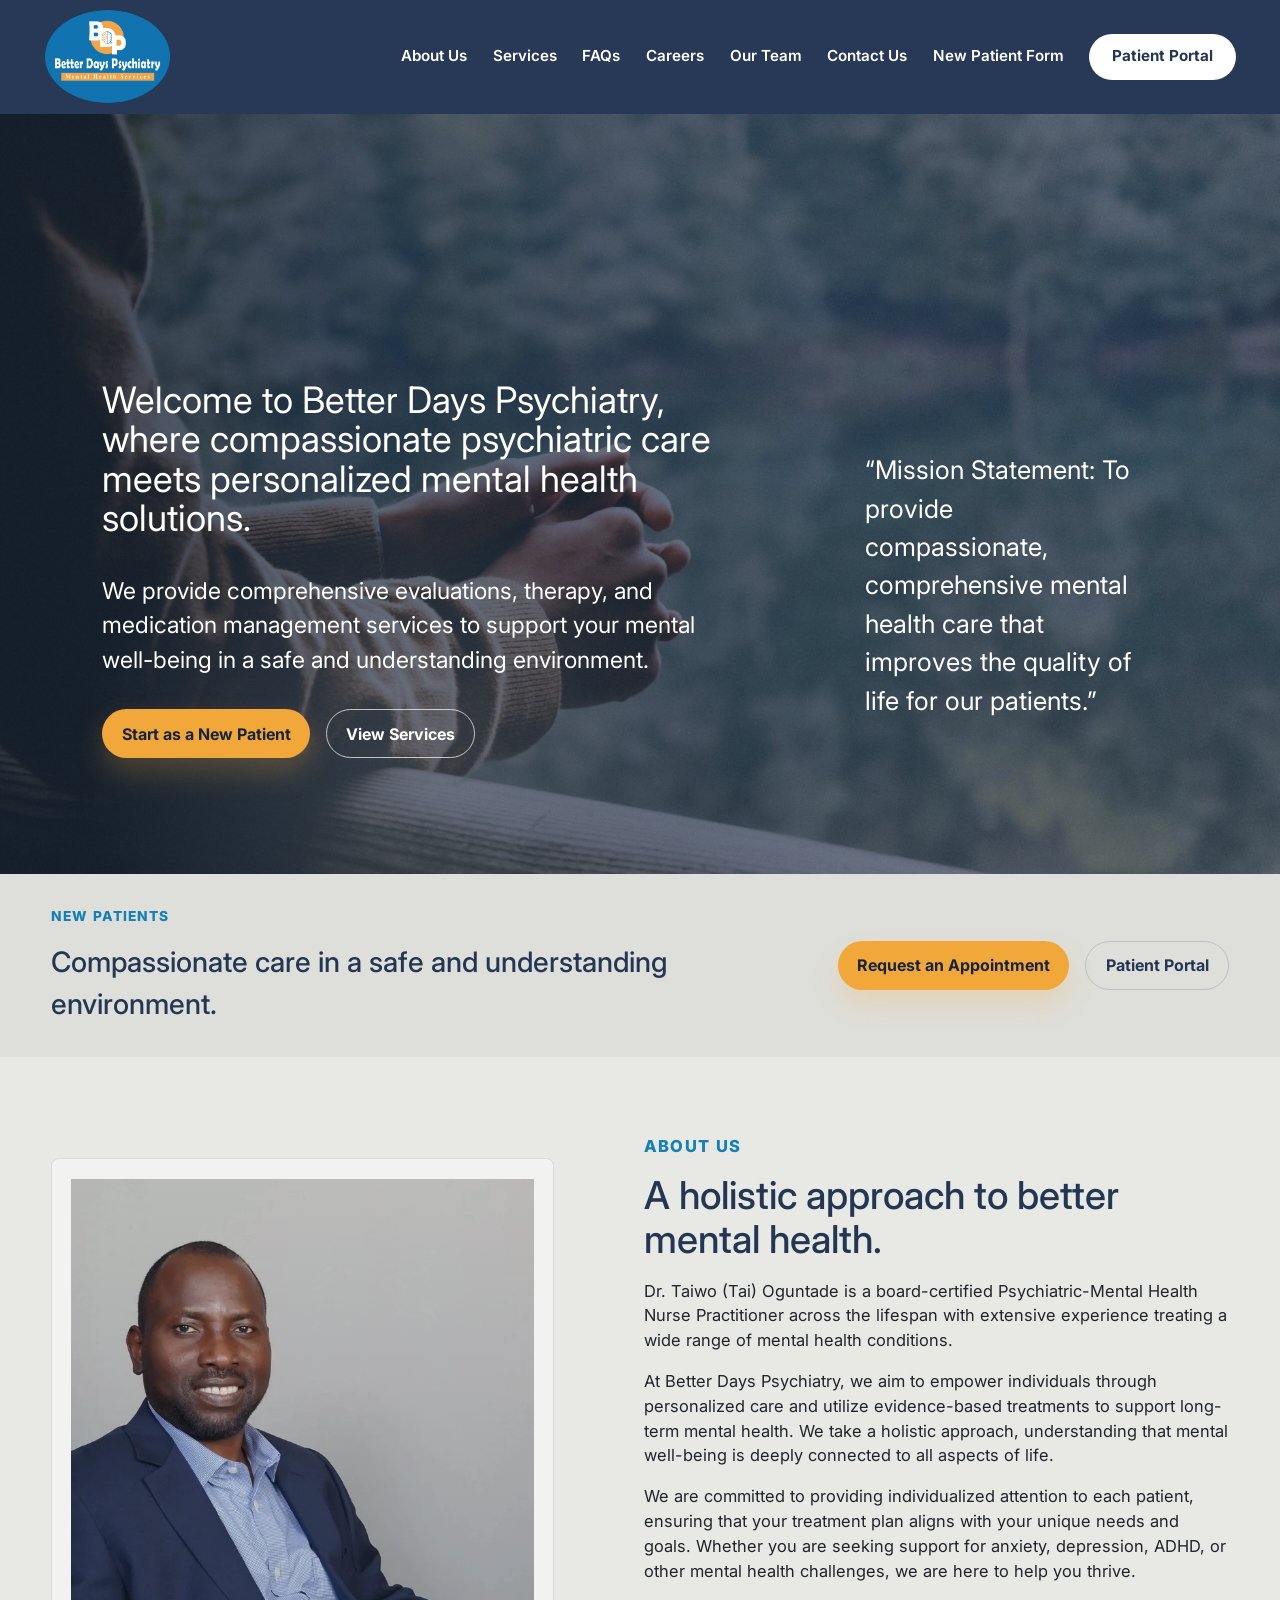
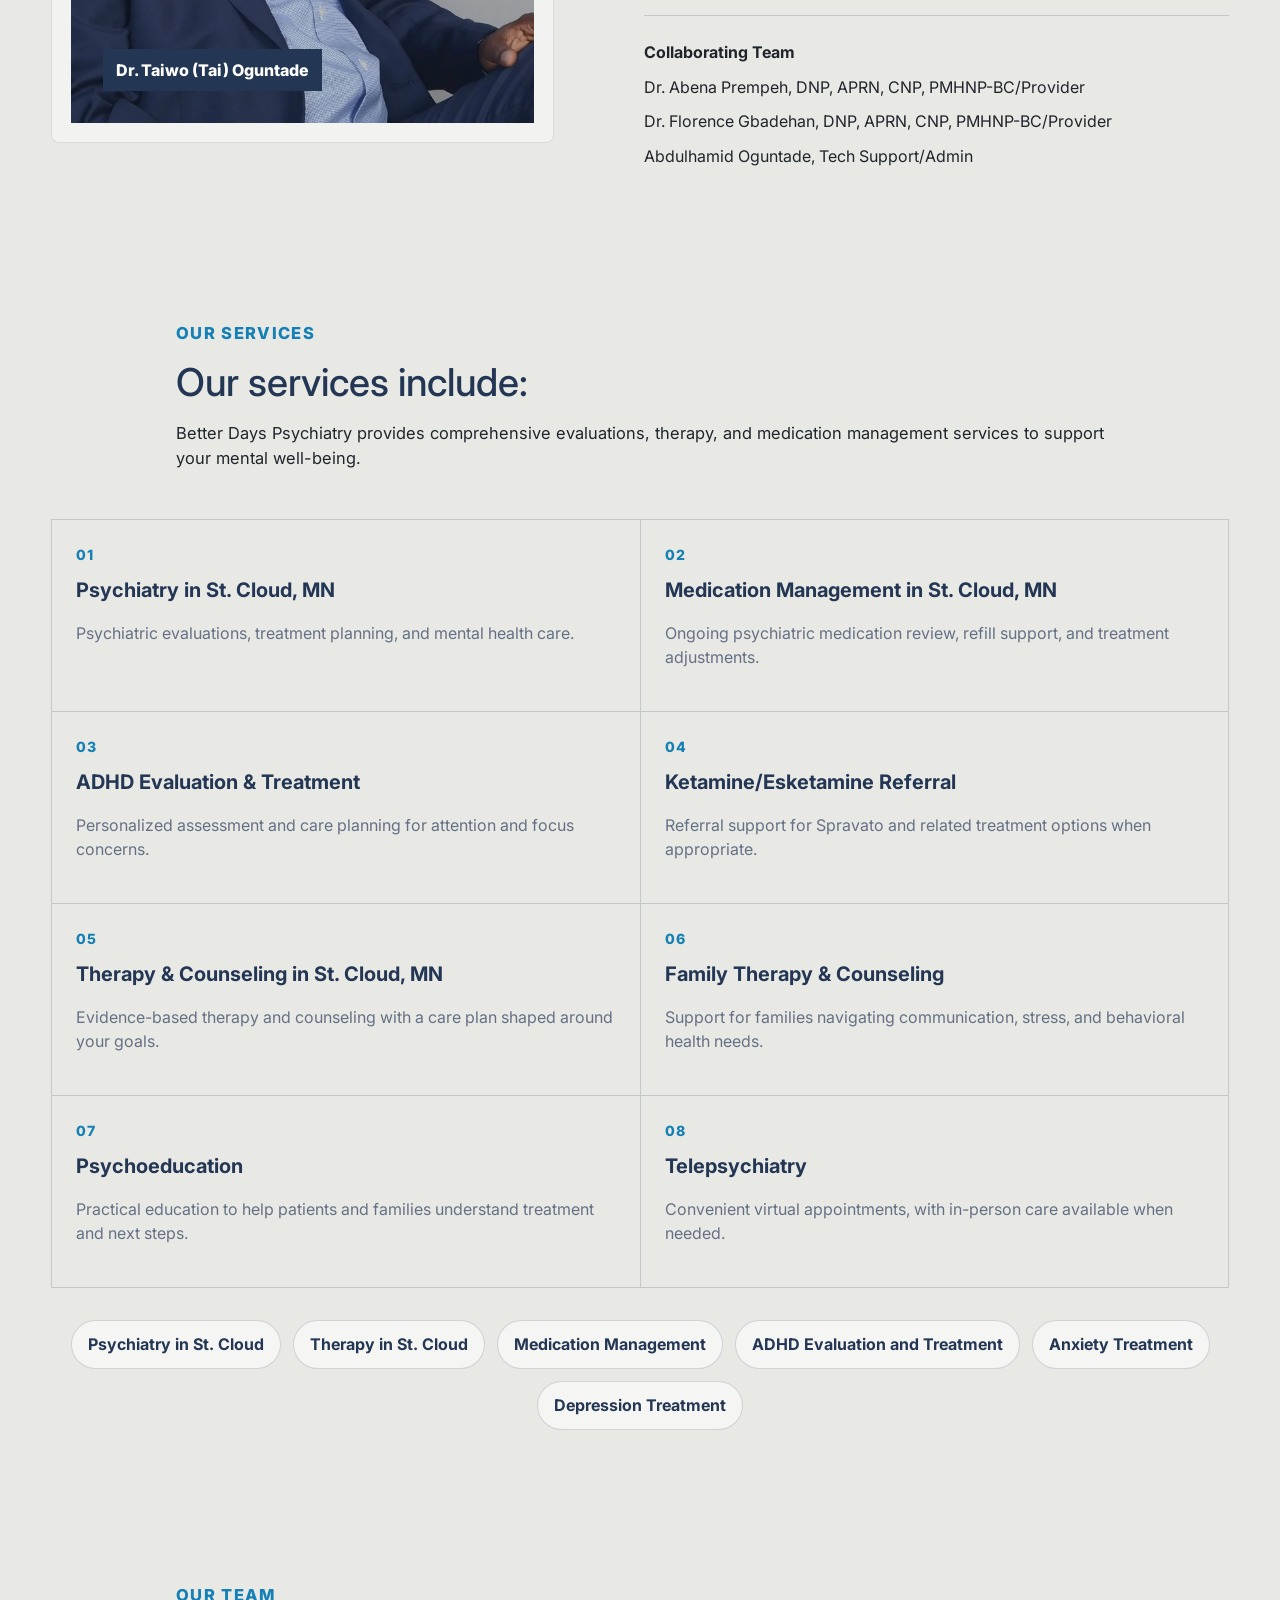
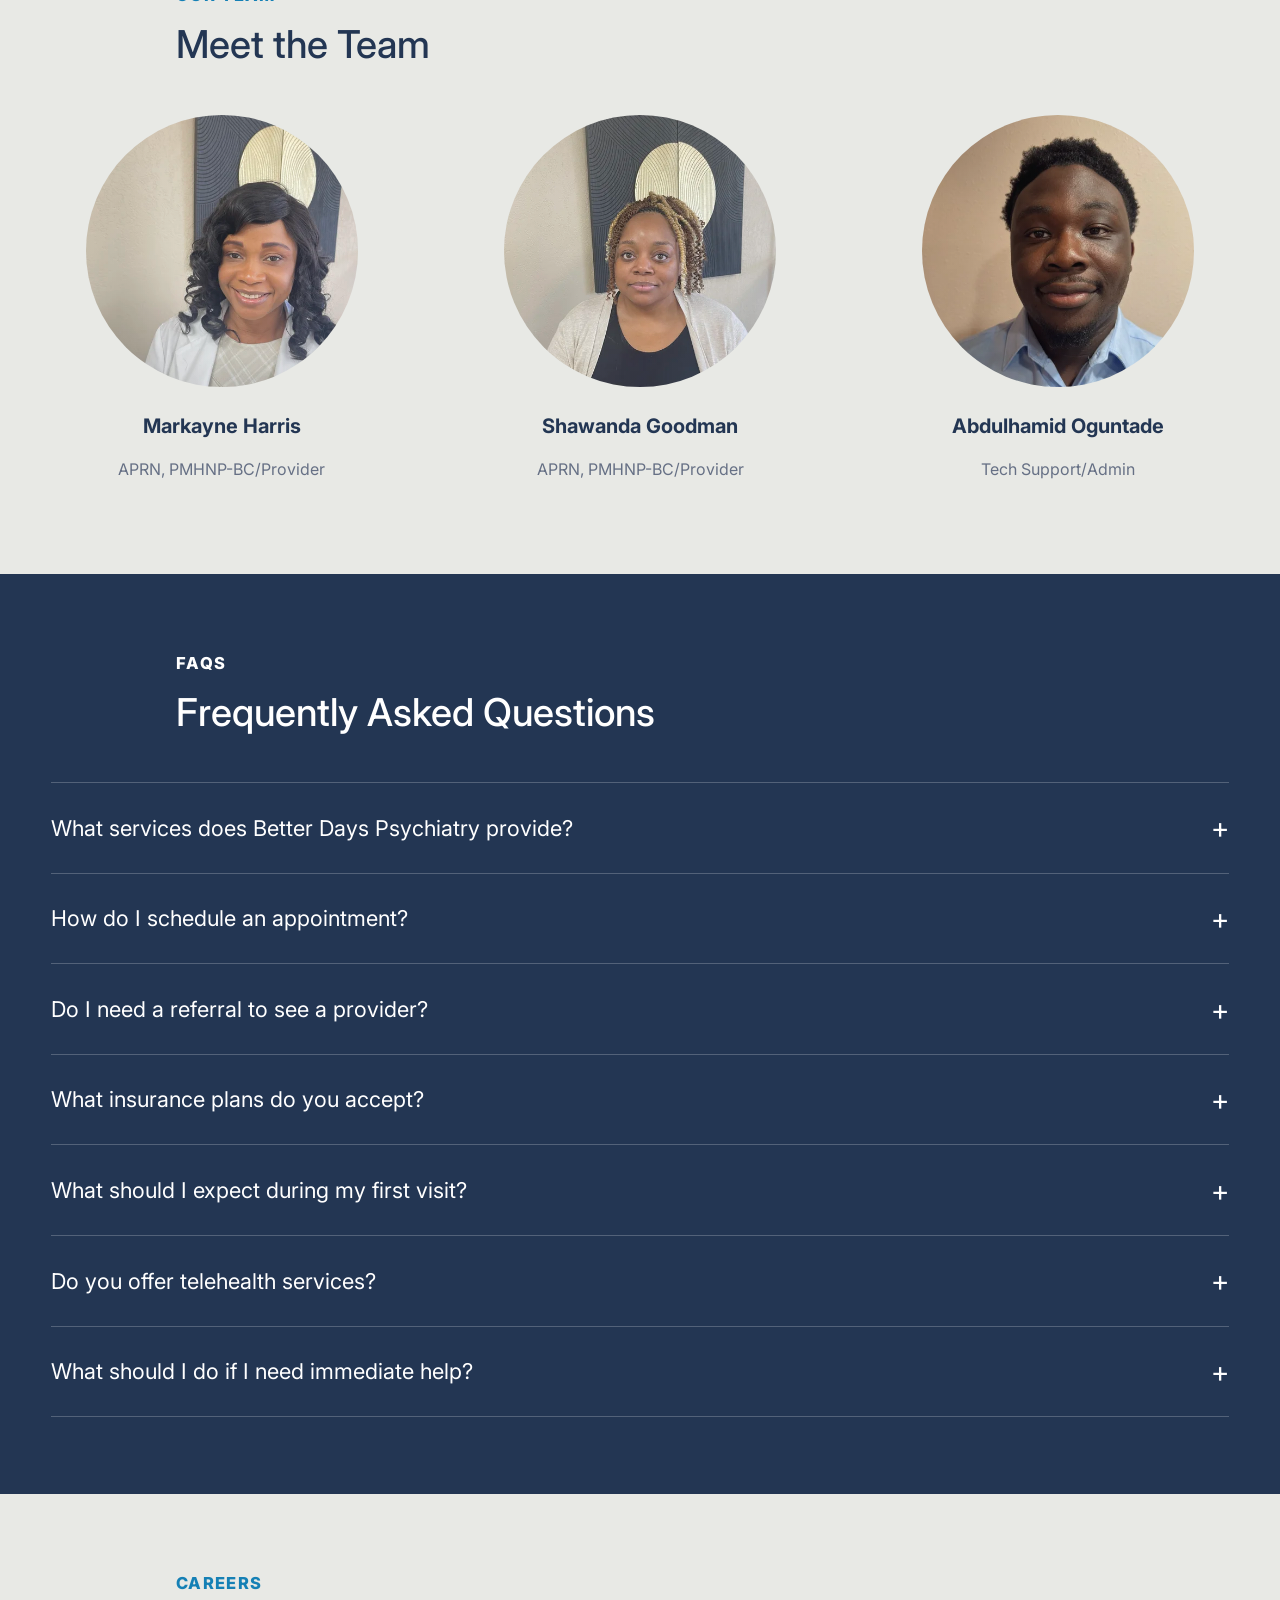
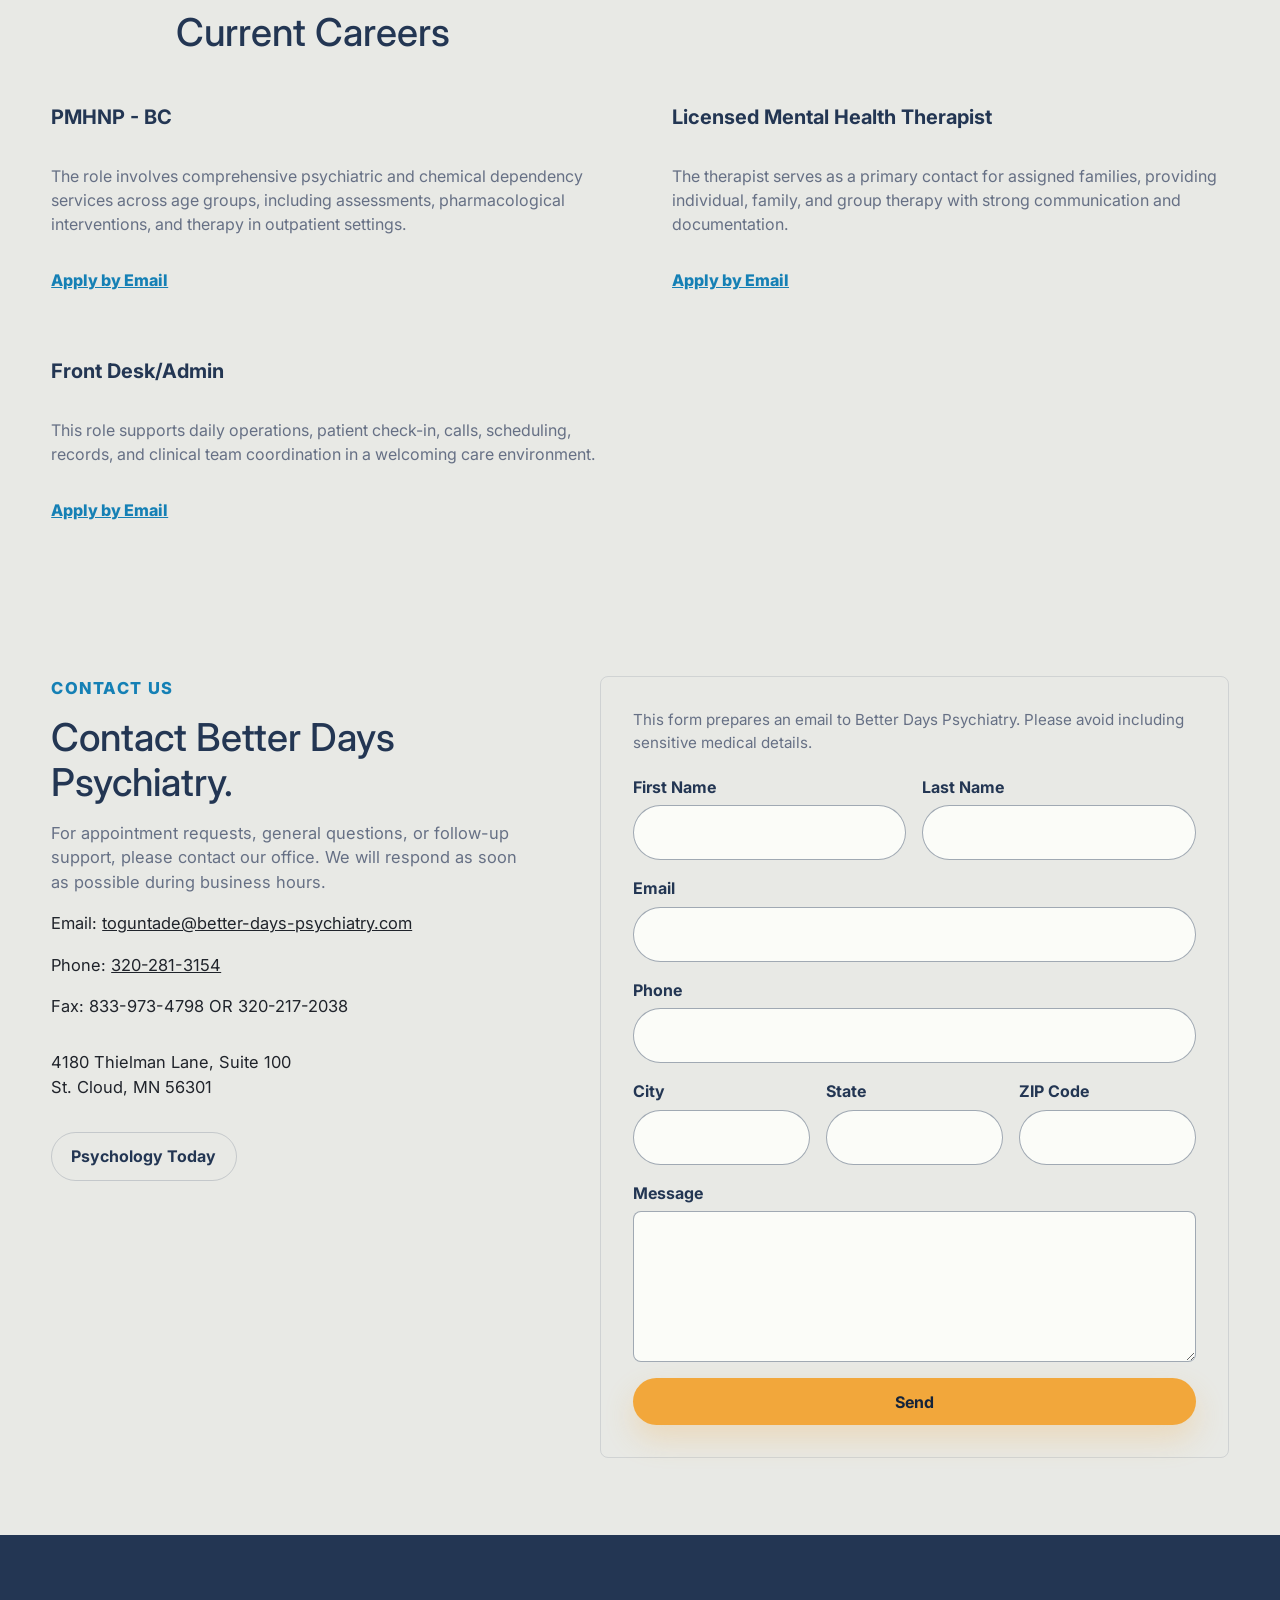
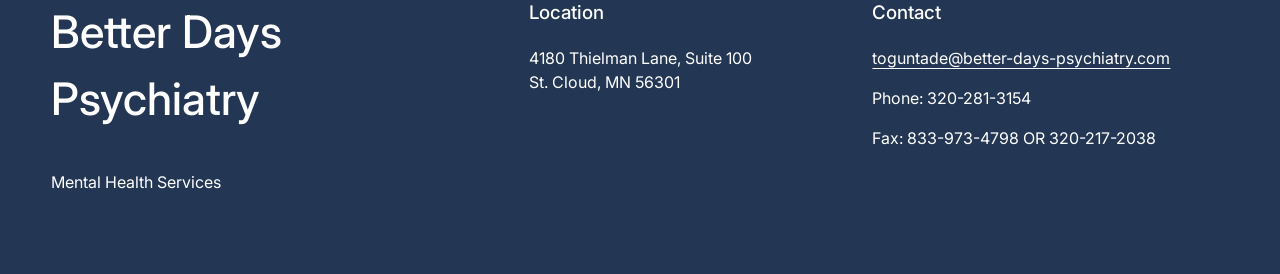
==== index.html @ ec22ec46 "Serve static site from repository root" ====
<!doctype html>
<html lang="en">
  <head>
    <meta charset="utf-8">
    <meta name="viewport" content="width=device-width, initial-scale=1">
    <title>Better Days Psychiatry in St. Cloud, MN | Psychiatry, Therapy & Medication Management</title>
    <meta
      name="description"
      content="Better Days Psychiatry provides psychiatric care, therapy, counseling, ADHD treatment, anxiety treatment, depression treatment, and medication management in St. Cloud, MN."
    >
    <link rel="canonical" href="https://www.betterdayspsychiatrymhs.com/">
    <link rel="preconnect" href="https://fonts.googleapis.com">
    <link rel="preconnect" href="https://fonts.gstatic.com" crossorigin>
    <link href="https://fonts.googleapis.com/css2?family=Inter:wght@400;500;600;700;800&display=swap" rel="stylesheet">
    <link rel="stylesheet" href="styles.css">
    <script type="application/ld+json">
      {
        "@context": "https://schema.org",
        "@type": ["MedicalBusiness", "LocalBusiness"],
        "name": "Better Days Psychiatry LLC",
        "url": "https://www.betterdayspsychiatrymhs.com/",
        "image": "https://www.betterdayspsychiatrymhs.com/assets/logo.webp",
        "telephone": "+1-320-281-3154",
        "email": "toguntade@better-days-psychiatry.com",
        "address": {
          "@type": "PostalAddress",
          "streetAddress": "4180 Thielman Lane, Suite 100",
          "addressLocality": "St. Cloud",
          "addressRegion": "MN",
          "postalCode": "56301",
          "addressCountry": "US"
        },
        "areaServed": "St. Cloud, MN",
        "medicalSpecialty": ["Psychiatry", "Mental Health", "Psychotherapy"],
        "sameAs": [
          "https://www.psychologytoday.com/us/psychiatrists/better-days-psychiatry-saint-cloud-mn/1372999"
        ],
        "hasOfferCatalog": {
          "@type": "OfferCatalog",
          "name": "Mental health services",
          "itemListElement": [
            { "@type": "Offer", "itemOffered": { "@type": "MedicalTherapy", "name": "Psychiatry in St. Cloud, MN" } },
            { "@type": "Offer", "itemOffered": { "@type": "MedicalTherapy", "name": "Therapy and counseling in St. Cloud, MN" } },
            { "@type": "Offer", "itemOffered": { "@type": "MedicalTherapy", "name": "Medication management" } },
            { "@type": "Offer", "itemOffered": { "@type": "MedicalTherapy", "name": "ADHD evaluation and treatment" } },
            { "@type": "Offer", "itemOffered": { "@type": "MedicalTherapy", "name": "Anxiety treatment" } },
            { "@type": "Offer", "itemOffered": { "@type": "MedicalTherapy", "name": "Depression treatment" } }
          ]
        }
      }
    </script>
  </head>
  <body>
    <a class="skip-link" href="#main">Skip to content</a>

    <header class="site-header" data-header>
      <nav class="nav-shell" aria-label="Main navigation">
        <a class="brand" href="#home" aria-label="Better Days Psychiatry home">
          <img class="brand-logo" src="assets/logo.webp" alt="Better Days Psychiatry Mental Health Services">
          <span class="brand-copy">
            <strong>Better Days Psychiatry</strong>
            <span>Mental Health Services</span>
          </span>
        </a>

        <button class="menu-toggle" type="button" aria-label="Open menu" aria-expanded="false" aria-controls="site-menu">
          <span></span>
          <span></span>
          <span></span>
        </button>

        <div class="nav-links" id="site-menu">
          <a href="#about">About Us</a>
          <a href="#services">Services</a>
          <a href="#faqs">FAQs</a>
          <a href="#careers">Careers</a>
          <a href="#team">Our Team</a>
          <a href="#contact">Contact Us</a>
          <a href="https://docs.google.com/forms/d/e/1FAIpQLSdyWYRWoePlx0-LxMHlRUGKXPF94Q7gkCnSaLaAfk4Poa9IcA/viewform" target="_blank" rel="noreferrer">New Patient Form</a>
          <a class="portal-button" href="https://32164.portal.athenahealth.com/" target="_blank" rel="noreferrer">Patient Portal</a>
        </div>
      </nav>
    </header>

    <main id="main">
      <section class="hero" id="home" aria-labelledby="hero-title">
        <div class="hero-overlay"></div>
        <div class="hero-content">
          <div class="hero-text">
            <h1 id="hero-title"><span class="hero-nowrap">Welcome to Better Days Psychiatry,</span> where compassionate psychiatric care meets personalized mental health solutions.</h1>
            <p class="hero-subtitle">We provide comprehensive evaluations, therapy, and medication management services to support your mental well-being in a safe and understanding environment.</p>
            <div class="hero-actions">
              <a class="primary-action" href="https://docs.google.com/forms/d/e/1FAIpQLSdyWYRWoePlx0-LxMHlRUGKXPF94Q7gkCnSaLaAfk4Poa9IcA/viewform" target="_blank" rel="noreferrer">Start as a New Patient</a>
              <a class="secondary-action" href="#services">View Services</a>
            </div>
          </div>
          <aside class="mission-card" aria-label="Mission statement">
            <p>“Mission Statement: To provide compassionate, comprehensive mental health care that improves the quality of life for our patients.”</p>
          </aside>
        </div>
      </section>

      <section class="section intro-band" id="new-patient">
        <div class="section-grid compact">
          <div>
            <p class="eyebrow dark">New Patients</p>
            <h2>Compassionate care in a safe and understanding environment.</h2>
          </div>
          <div class="intro-actions">
            <a class="primary-action" href="https://docs.google.com/forms/d/e/1FAIpQLSdyWYRWoePlx0-LxMHlRUGKXPF94Q7gkCnSaLaAfk4Poa9IcA/viewform" target="_blank" rel="noreferrer">Request an Appointment</a>
            <a class="secondary-action dark-link" href="https://32164.portal.athenahealth.com/" target="_blank" rel="noreferrer">Patient Portal</a>
          </div>
        </div>
      </section>

      <section class="section" id="about" aria-labelledby="about-title">
        <div class="section-grid about-grid">
          <div class="portrait-card">
            <div class="portrait-placeholder">
              <span>Dr. Taiwo (Tai) Oguntade</span>
            </div>
          </div>
          <div class="copy-block">
            <p class="eyebrow dark">About Us</p>
            <h2 id="about-title">A holistic approach to better mental health.</h2>
            <p>Dr. Taiwo (Tai) Oguntade is a board-certified Psychiatric-Mental Health Nurse Practitioner across the lifespan with extensive experience treating a wide range of mental health conditions.</p>
            <p>At Better Days Psychiatry, we aim to empower individuals through personalized care and utilize evidence-based treatments to support long-term mental health. We take a holistic approach, understanding that mental well-being is deeply connected to all aspects of life.</p>
            <p>We are committed to providing individualized attention to each patient, ensuring that your treatment plan aligns with your unique needs and goals. Whether you are seeking support for anxiety, depression, ADHD, or other mental health challenges, we are here to help you thrive.</p>
            <div class="collab-list" aria-label="Collaborating team">
              <strong>Collaborating Team</strong>
              <span>Dr. Abena Prempeh, DNP, APRN, CNP, PMHNP-BC/Provider</span>
              <span>Dr. Florence Gbadehan, DNP, APRN, CNP, PMHNP-BC/Provider</span>
              <span>Abdulhamid Oguntade, Tech Support/Admin</span>
            </div>
          </div>
        </div>
      </section>

      <section class="section services-section" id="services" aria-labelledby="services-title">
        <div class="section-heading">
          <p class="eyebrow dark">Our Services</p>
          <h2 id="services-title">Our services include:</h2>
          <p>Better Days Psychiatry provides comprehensive evaluations, therapy, and medication management services to support your mental well-being.</p>
        </div>

        <div class="service-grid">
          <a class="service-card service-link" href="psychiatry-st-cloud-mn.html">
            <span class="service-icon">01</span>
            <h3>Psychiatry in St. Cloud, MN</h3>
            <p>Psychiatric evaluations, treatment planning, and mental health care.</p>
          </a>
          <a class="service-card service-link" href="medication-management-st-cloud-mn.html">
            <span class="service-icon">02</span>
            <h3>Medication Management in St. Cloud, MN</h3>
            <p>Ongoing psychiatric medication review, refill support, and treatment adjustments.</p>
          </a>
          <a class="service-card service-link" href="adhd-treatment-st-cloud-mn.html">
            <span class="service-icon">03</span>
            <h3>ADHD Evaluation & Treatment</h3>
            <p>Personalized assessment and care planning for attention and focus concerns.</p>
          </a>
          <article class="service-card">
            <span class="service-icon">04</span>
            <h3>Ketamine/Esketamine Referral</h3>
            <p>Referral support for Spravato and related treatment options when appropriate.</p>
          </article>
          <a class="service-card service-link" href="therapy-st-cloud-mn.html">
            <span class="service-icon">05</span>
            <h3>Therapy & Counseling in St. Cloud, MN</h3>
            <p>Evidence-based therapy and counseling with a care plan shaped around your goals.</p>
          </a>
          <article class="service-card">
            <span class="service-icon">06</span>
            <h3>Family Therapy & Counseling</h3>
            <p>Support for families navigating communication, stress, and behavioral health needs.</p>
          </article>
          <article class="service-card">
            <span class="service-icon">07</span>
            <h3>Psychoeducation</h3>
            <p>Practical education to help patients and families understand treatment and next steps.</p>
          </article>
          <article class="service-card">
            <span class="service-icon">08</span>
            <h3>Telepsychiatry</h3>
            <p>Convenient virtual appointments, with in-person care available when needed.</p>
          </article>
        </div>
        <div class="service-seo-links" aria-label="Explore mental health services">
          <a href="psychiatry-st-cloud-mn.html">Psychiatry in St. Cloud</a>
          <a href="therapy-st-cloud-mn.html">Therapy in St. Cloud</a>
          <a href="medication-management-st-cloud-mn.html">Medication Management</a>
          <a href="adhd-treatment-st-cloud-mn.html">ADHD Evaluation and Treatment</a>
          <a href="anxiety-treatment-st-cloud-mn.html">Anxiety Treatment</a>
          <a href="depression-treatment-st-cloud-mn.html">Depression Treatment</a>
        </div>
      </section>

      <section class="section team-section" id="team" aria-labelledby="team-title">
        <div class="section-heading">
          <p class="eyebrow dark">Our Team</p>
          <h2 id="team-title">Meet the Team</h2>
        </div>
        <div class="team-grid">
          <article class="team-member">
            <div class="avatar avatar-one" role="img" aria-label="Markayne Harris"></div>
            <h3>Markayne Harris</h3>
            <p>APRN, PMHNP-BC/Provider</p>
          </article>
          <article class="team-member">
            <div class="avatar avatar-two" role="img" aria-label="Shawanda Goodman"></div>
            <h3>Shawanda Goodman</h3>
            <p>APRN, PMHNP-BC/Provider</p>
          </article>
          <article class="team-member">
            <div class="avatar avatar-three" role="img" aria-label="Abdulhamid Oguntade"></div>
            <h3>Abdulhamid Oguntade</h3>
            <p>Tech Support/Admin</p>
          </article>
        </div>
      </section>

      <section class="section faq-section" id="faqs" aria-labelledby="faq-title">
        <div class="section-heading light">
          <p class="eyebrow">FAQs</p>
          <h2 id="faq-title">Frequently Asked Questions</h2>
        </div>
        <div class="faq-list">
          <details>
            <summary>What services does Better Days Psychiatry provide?</summary>
            <p>BDP offers addiction treatment, mental health counseling, medication management, and therapy for anxiety, depression, ADHD, PTSD, schizophrenia, bipolar disorder, and substance use disorders.</p>
          </details>
          <details>
            <summary>How do I schedule an appointment?</summary>
            <p>You can use the New Patient Form, contact the office by phone, or use the Patient Portal if you are an active patient.</p>
          </details>
          <details>
            <summary>Do I need a referral to see a provider?</summary>
            <p>No. You may schedule directly through the website or call the office for more information.</p>
          </details>
          <details>
            <summary>What insurance plans do you accept?</summary>
            <p>BDP accepts many major insurance plans. Patients should confirm their specific coverage and benefits with their plan before care.</p>
          </details>
          <details>
            <summary>What should I expect during my first visit?</summary>
            <p>Your first visit includes a comprehensive assessment, discussion of symptoms and history, and a personalized treatment plan.</p>
          </details>
          <details>
            <summary>Do you offer telehealth services?</summary>
            <p>Yes. Telehealth appointments are available for patients who prefer virtual consultation.</p>
          </details>
          <details>
            <summary>What should I do if I need immediate help?</summary>
            <p>If you are experiencing a crisis, call 911 or go to the nearest emergency room. You can also call or text 988 for the Suicide & Crisis Lifeline.</p>
          </details>
        </div>
      </section>

      <section class="section careers-section" id="careers" aria-labelledby="careers-title">
        <div class="section-heading">
          <p class="eyebrow dark">Careers</p>
          <h2 id="careers-title">Current Careers</h2>
        </div>
        <div class="career-grid">
          <article class="career-card">
            <h3>PMHNP - BC</h3>
            <p>The role involves comprehensive psychiatric and chemical dependency services across age groups, including assessments, pharmacological interventions, and therapy in outpatient settings.</p>
            <a href="mailto:toguntade@better-days-psychiatry.com?subject=PMHNP%20-%20BC%20Application">Apply by Email</a>
          </article>
          <article class="career-card">
            <h3>Licensed Mental Health Therapist</h3>
            <p>The therapist serves as a primary contact for assigned families, providing individual, family, and group therapy with strong communication and documentation.</p>
            <a href="mailto:toguntade@better-days-psychiatry.com?subject=Licensed%20Mental%20Health%20Therapist%20Application">Apply by Email</a>
          </article>
          <article class="career-card">
            <h3>Front Desk/Admin</h3>
            <p>This role supports daily operations, patient check-in, calls, scheduling, records, and clinical team coordination in a welcoming care environment.</p>
            <a href="mailto:toguntade@better-days-psychiatry.com?subject=Front%20Desk%2FAdmin%20Application">Apply by Email</a>
          </article>
        </div>
      </section>

      <section class="section contact-section" id="contact" aria-labelledby="contact-title">
        <div class="contact-grid">
          <div class="contact-copy">
            <p class="eyebrow dark">Contact Us</p>
            <h2 id="contact-title">Contact Better Days Psychiatry.</h2>
            <p class="contact-intro">For appointment requests, general questions, or follow-up support, please contact our office. We will respond as soon as possible during business hours.</p>
            <p>Email: <a href="mailto:toguntade@better-days-psychiatry.com">toguntade@better-days-psychiatry.com</a></p>
            <p>Phone: <a href="tel:+13202813154">320-281-3154</a></p>
            <p>Fax: 833-973-4798 OR 320-217-2038</p>
            <address>
              4180 Thielman Lane, Suite 100<br>
              St. Cloud, MN 56301
            </address>
            <a class="secondary-action dark-link" href="https://www.psychologytoday.com/us/psychiatrists/better-days-psychiatry-saint-cloud-mn/1372999" target="_blank" rel="noreferrer">Psychology Today</a>
          </div>

          <form class="contact-form" data-contact-form>
            <p class="form-note">This form prepares an email to Better Days Psychiatry. Please avoid including sensitive medical details.</p>
            <div class="form-row">
              <label>First Name <input type="text" name="first-name" required></label>
              <label>Last Name <input type="text" name="last-name" required></label>
            </div>
            <label>Email <input type="email" name="email" required></label>
            <label>Phone <input type="tel" name="phone" required></label>
            <div class="form-row three">
              <label>City <input type="text" name="city"></label>
              <label>State <input type="text" name="state"></label>
              <label>ZIP Code <input type="text" name="zip"></label>
            </div>
            <label>Message <textarea name="message" rows="5" required></textarea></label>
            <button class="primary-action" type="submit">Send</button>
          </form>
        </div>
      </section>
    </main>

    <footer class="site-footer">
      <div>
        <h2>Better Days Psychiatry</h2>
        <p>Mental Health Services</p>
      </div>
      <div>
        <h3>Location</h3>
        <p>4180 Thielman Lane, Suite 100<br>St. Cloud, MN 56301</p>
      </div>
      <div>
        <h3>Contact</h3>
        <p><a href="mailto:toguntade@better-days-psychiatry.com">toguntade@better-days-psychiatry.com</a></p>
        <p>Phone: 320-281-3154</p>
        <p>Fax: 833-973-4798 OR 320-217-2038</p>
      </div>
    </footer>

    <script src="script.js"></script>
  </body>
</html>
---- styles.css ----
:root {
  --navy: #233653;
  --navy-deep: #15243a;
  --blue: #1580b5;
  --sky: #63c4dd;
  --orange: #f2a73b;
  --paper: #e8e9e5;
  --white: #ffffff;
  --ink: #20242b;
  --muted: #667085;
  --line: rgba(35, 54, 83, 0.18);
  --shadow: 0 10px 34px rgba(21, 36, 58, 0.08);
  --radius: 8px;
}

* {
  box-sizing: border-box;
}

html {
  scroll-behavior: smooth;
}

body {
  margin: 0;
  background: var(--paper);
  color: var(--ink);
  font-family: Inter, Arial, sans-serif;
  line-height: 1.5;
}

a {
  color: inherit;
}

img {
  display: block;
  max-width: 100%;
}

.skip-link {
  left: 1rem;
  padding: 0.75rem 1rem;
  position: fixed;
  top: -5rem;
  z-index: 20;
  background: var(--white);
  color: var(--navy);
}

.skip-link:focus {
  top: 1rem;
}

.site-header {
  position: sticky;
  top: 0;
  z-index: 10;
  background: rgba(35, 54, 83, 0.98);
  color: var(--white);
  transition: box-shadow 180ms ease, background 180ms ease;
}

.site-header.is-scrolled {
  box-shadow: 0 18px 50px rgba(0, 0, 0, 0.16);
}

.nav-shell {
  display: grid;
  grid-template-columns: auto 1fr;
  align-items: center;
  gap: 1.5rem;
  width: min(100%, 1760px);
  margin: 0 auto;
  padding: 0.65rem clamp(1rem, 3.4vw, 4rem);
}

.brand {
  display: inline-flex;
  align-items: center;
  gap: 1rem;
  text-decoration: none;
}

.brand-logo {
  width: clamp(5.2rem, 10vw, 10rem);
  aspect-ratio: 1.38;
  object-fit: contain;
  border-radius: 50%;
}

.brand-copy {
  display: none;
}

.nav-links {
  display: flex;
  align-items: center;
  justify-content: flex-end;
  gap: clamp(0.85rem, 2vw, 2.7rem);
  font-size: clamp(0.95rem, 1.12vw, 1.35rem);
  font-weight: 600;
}

.nav-links a {
  text-decoration: none;
  text-underline-offset: 0.35em;
}

.nav-links a:not(.portal-button):hover {
  text-decoration: underline;
}

.portal-button,
.primary-action,
.secondary-action {
  display: inline-flex;
  align-items: center;
  justify-content: center;
  min-height: 2.8rem;
  padding: 0.72rem 1.2rem;
  border: 0;
  border-radius: 999px;
  font: inherit;
  font-weight: 700;
  text-decoration: none;
  cursor: pointer;
}

.portal-button {
  background: var(--white);
  color: var(--navy);
  min-width: 9.2rem;
}

.primary-action {
  background: var(--orange);
  color: var(--navy-deep);
  box-shadow: 0 14px 30px rgba(242, 167, 59, 0.24);
}

.secondary-action {
  border: 1px solid rgba(255, 255, 255, 0.7);
  color: var(--white);
}

.dark-link {
  border-color: var(--line);
  color: var(--navy);
}

.menu-toggle {
  display: none;
  justify-self: end;
  width: 3rem;
  height: 3rem;
  border: 0;
  background: transparent;
  cursor: pointer;
}

.menu-toggle span {
  display: block;
  height: 2px;
  width: 1.7rem;
  margin: 0.38rem auto;
  background: var(--white);
}

.hero {
  position: relative;
  min-height: 760px;
  display: grid;
  align-items: end;
  color: var(--white);
  background:
    linear-gradient(90deg, rgba(20, 34, 53, 0.78), rgba(35, 54, 83, 0.6)),
    url("assets/hero-background.png") center / cover;
}

.hero-overlay {
  position: absolute;
  inset: 0;
  background: radial-gradient(circle at 30% 85%, rgba(255, 255, 255, 0.12), transparent 28%);
}

.hero-content {
  position: relative;
  display: grid;
  grid-template-columns: minmax(0, 1.1fr) minmax(20rem, 0.62fr);
  gap: clamp(2rem, 8vw, 9rem);
  width: min(100%, 1760px);
  margin: 0 auto;
  padding: 13rem clamp(1.25rem, 8vw, 10rem) clamp(4rem, 9vw, 8rem);
}

.eyebrow {
  margin: 0 0 0.9rem;
  color: var(--sky);
  font-size: 0.86rem;
  font-weight: 800;
  letter-spacing: 0.08em;
  text-transform: uppercase;
}

.eyebrow.dark {
  color: var(--blue);
}

.hero h1 {
  max-width: 20em;
  margin: 0;
  font-size: clamp(2rem, 2.85vw, 3.55rem);
  line-height: 1.08;
  font-weight: 400;
}

.hero-nowrap {
  white-space: nowrap;
}

.hero-subtitle {
  max-width: 38rem;
  margin: 2.2rem 0 0;
  font-size: clamp(1.1rem, 1.8vw, 1.65rem);
}

.hero-actions {
  display: flex;
  flex-wrap: wrap;
  gap: 1rem;
  margin-top: 2rem;
}

.mission-card {
  align-self: end;
  padding: clamp(1.5rem, 3vw, 2.4rem);
  border: 0;
  background: transparent;
}

.mission-card p {
  margin: 0;
  font-size: clamp(1.25rem, 2vw, 2rem);
}

.section {
  padding: clamp(3.25rem, 6vw, 6.5rem) clamp(1.25rem, 4vw, 5rem);
}

.section-grid,
.section-heading,
.service-grid,
.team-grid,
.faq-list,
.career-grid,
.contact-grid,
.site-footer {
  width: min(100%, 1760px);
  margin-inline: auto;
}

.section-grid {
  display: grid;
  grid-template-columns: 0.86fr 1fr;
  align-items: center;
  gap: clamp(2rem, 7vw, 8rem);
}

.section-grid.compact {
  grid-template-columns: 1fr auto;
}

.intro-band {
  background: #dedfdb;
  padding-block: 2rem;
}

.intro-band h2 {
  margin: 0;
  color: var(--navy);
  font-size: clamp(1.45rem, 2.2vw, 2.4rem);
  font-weight: 500;
}

.intro-actions {
  display: flex;
  flex-wrap: wrap;
  gap: 1rem;
}

.portrait-card,
.service-card,
.team-member,
.career-card,
.contact-form {
  border: 1px solid rgba(35, 54, 83, 0.12);
  border-radius: var(--radius);
  background: rgba(255, 255, 255, 0.45);
  box-shadow: none;
}

.portrait-card {
  padding: clamp(0.75rem, 1.5vw, 1.25rem);
}

.portrait-placeholder {
  display: grid;
  min-height: 34rem;
  place-items: end start;
  padding: 2rem;
  background:
    linear-gradient(180deg, rgba(35, 54, 83, 0.01), rgba(35, 54, 83, 0.24)),
    url("assets/taiwo.webp") center 36% / cover;
}

.portrait-placeholder span {
  padding: 0.55rem 0.8rem;
  background: var(--navy);
  color: var(--white);
  font-weight: 800;
}

.copy-block h2,
.section-heading h2,
.contact-copy h2 {
  margin: 0;
  color: var(--navy);
  font-size: clamp(1.95rem, 3vw, 3.65rem);
  line-height: 1.16;
  font-weight: 500;
}

.copy-block p,
.section-heading p,
.contact-copy p,
.contact-copy address {
  font-size: clamp(1.03rem, 1.28vw, 1.28rem);
}

.contact-intro {
  max-width: 38rem;
  color: var(--muted);
}

.collab-list {
  display: grid;
  gap: 0.65rem;
  margin-top: 2rem;
  padding-top: 1.5rem;
  border-top: 1px solid var(--line);
}

.services-section,
.team-section,
.careers-section,
.contact-section {
  background: var(--paper);
}

.section-heading {
  max-width: 58rem;
  text-align: left;
  margin: 0 auto clamp(2rem, 4vw, 3rem);
}

.section-heading.light h2,
.section-heading.light p {
  color: var(--white);
}

.service-grid {
  display: grid;
  grid-template-columns: repeat(2, minmax(0, 1fr));
  gap: 0;
  border-top: 1px solid var(--line);
  border-left: 1px solid var(--line);
}

.service-card {
  min-height: 12rem;
  padding: 1.5rem;
  border: 0;
  border-right: 1px solid var(--line);
  border-bottom: 1px solid var(--line);
  border-radius: 0;
  background: transparent;
  transition: transform 180ms ease, box-shadow 180ms ease;
}

.service-link {
  display: block;
  color: inherit;
  text-decoration: none;
}

.service-card:hover {
  transform: none;
  background: rgba(255, 255, 255, 0.35);
  box-shadow: none;
}

.service-icon {
  display: block;
  width: auto;
  height: auto;
  margin-bottom: 0.65rem;
  border-radius: 0;
  background: transparent;
  color: var(--blue);
  font-weight: 800;
  font-size: 0.88rem;
  letter-spacing: 0.08em;
}

.service-card h3,
.career-card h3,
.team-member h3 {
  margin: 0;
  color: var(--navy);
  font-size: 1.25rem;
}

.service-card p,
.career-card p,
.team-member p {
  color: var(--muted);
}

.service-seo-links {
  display: flex;
  flex-wrap: wrap;
  justify-content: center;
  gap: 0.75rem;
  width: min(100%, 1760px);
  margin: 2rem auto 0;
}

.service-seo-links a {
  padding: 0.72rem 1rem;
  border: 1px solid var(--line);
  border-radius: 999px;
  background: rgba(255, 255, 255, 0.55);
  color: var(--navy);
  font-weight: 700;
  text-decoration: none;
}

.service-page-hero {
  background: var(--navy);
  color: var(--white);
  padding: clamp(3.5rem, 6vw, 6rem) clamp(1.25rem, 5vw, 5rem);
}

.service-page-inner,
.service-content,
.related-services {
  width: min(100%, 1180px);
  margin-inline: auto;
}

.service-page-inner {
  display: grid;
  gap: 1.5rem;
}

.service-page-hero h1 {
  max-width: 17ch;
  margin: 0;
  font-size: clamp(2.15rem, 3.8vw, 4.4rem);
  line-height: 1.1;
  font-weight: 400;
}

.service-page-hero p {
  max-width: 48rem;
  margin: 0;
  color: rgba(255, 255, 255, 0.84);
  font-size: clamp(1.1rem, 1.8vw, 1.45rem);
}

.service-content {
  display: grid;
  grid-template-columns: minmax(0, 1fr) 22rem;
  gap: clamp(2rem, 5vw, 5rem);
  padding: clamp(3rem, 6vw, 6rem) clamp(1.25rem, 5vw, 5rem);
}

.service-content h2 {
  margin: 0 0 1rem;
  color: var(--navy);
  font-size: clamp(1.6rem, 2.5vw, 2.65rem);
  line-height: 1.15;
  font-weight: 500;
}

.service-content p,
.service-content li {
  color: #323844;
  font-size: 1.08rem;
}

.service-content ul {
  padding-left: 1.2rem;
}

.service-sidebar {
  align-self: start;
  display: grid;
  gap: 1rem;
  padding: 1.5rem;
  border: 1px solid var(--line);
  border-radius: var(--radius);
  background: rgba(255, 255, 255, 0.5);
  box-shadow: none;
}

.service-sidebar h2 {
  font-size: 1.25rem;
}

.service-sidebar a {
  color: var(--blue);
  font-weight: 800;
}

.related-services {
  padding: 0 clamp(1.25rem, 5vw, 5rem) clamp(4rem, 6vw, 6rem);
}

.related-services h2 {
  color: var(--navy);
}

.related-service-grid {
  display: grid;
  grid-template-columns: repeat(3, minmax(0, 1fr));
  gap: 1rem;
}

.related-service-grid a {
  padding: 1.2rem;
  border: 1px solid var(--line);
  border-radius: var(--radius);
  background: rgba(255, 255, 255, 0.55);
  color: var(--navy);
  font-weight: 800;
  text-decoration: none;
}

.team-grid {
  display: grid;
  grid-template-columns: repeat(3, minmax(0, 1fr));
  gap: clamp(2rem, 6vw, 6rem);
}

.team-member {
  padding: 0;
  border: 0;
  background: transparent;
  text-align: center;
}

.avatar {
  width: min(17rem, 68vw);
  aspect-ratio: 1;
  margin: 0 auto 1.5rem;
  border-radius: 50%;
  background-size: cover;
  background-position: center;
}

.avatar-one {
  background-image: linear-gradient(rgba(255, 255, 255, 0.04), rgba(35, 54, 83, 0.08)), url("assets/hariss.webp");
  background-position: center 28%;
}

.avatar-two {
  background-image: linear-gradient(rgba(255, 255, 255, 0.04), rgba(35, 54, 83, 0.08)), url("assets/goodman.webp");
  background-position: center 25%;
}

.avatar-three {
  background-image: linear-gradient(rgba(255, 255, 255, 0.04), rgba(35, 54, 83, 0.08)), url("assets/abdulhamid.webp");
  background-position: center 18%;
}

.faq-section {
  background: var(--navy);
}

.faq-list {
  max-width: 74rem;
}

details {
  border-top: 1px solid rgba(255, 255, 255, 0.22);
  color: var(--white);
}

details:last-child {
  border-bottom: 1px solid rgba(255, 255, 255, 0.22);
}

summary {
  display: flex;
  align-items: center;
  justify-content: space-between;
  gap: 1rem;
  padding: 1.45rem 0;
  cursor: pointer;
  font-size: clamp(1.08rem, 1.7vw, 1.55rem);
  list-style: none;
}

summary::-webkit-details-marker {
  display: none;
}

summary::after {
  content: "+";
  font-size: 1.8rem;
}

details[open] summary::after {
  content: "-";
}

details p {
  max-width: 58rem;
  margin: 0 0 1.5rem;
  color: rgba(255, 255, 255, 0.82);
  font-size: 1.05rem;
}

.career-grid {
  display: grid;
  grid-template-columns: repeat(2, minmax(0, 1fr));
  gap: clamp(2rem, 5vw, 5rem);
}

.career-card {
  display: grid;
  align-content: start;
  gap: 1rem;
  padding: 0;
  border: 0;
  background: transparent;
}

.career-card a {
  color: var(--blue);
  font-weight: 800;
}

.contact-grid {
  display: grid;
  grid-template-columns: 0.75fr 1fr;
  gap: clamp(2rem, 6vw, 7rem);
}

.contact-copy address {
  margin: 2rem 0;
  font-style: normal;
}

.contact-form {
  display: grid;
  gap: 1rem;
  padding: clamp(1.25rem, 3vw, 2rem);
  background: transparent;
  box-shadow: none;
}

.form-note {
  margin: 0 0 0.25rem;
  color: var(--muted);
  font-size: 0.95rem;
}

.form-row {
  display: grid;
  grid-template-columns: repeat(2, minmax(0, 1fr));
  gap: 1rem;
}

.form-row.three {
  grid-template-columns: repeat(3, minmax(0, 1fr));
}

label {
  display: grid;
  gap: 0.42rem;
  font-weight: 700;
  color: var(--navy);
}

input,
textarea {
  width: 100%;
  border: 1px solid rgba(35, 54, 83, 0.42);
  border-radius: 999px;
  padding: 0.9rem 1rem;
  background: #fbfcf8;
  color: var(--ink);
  font: inherit;
}

textarea {
  border-radius: var(--radius);
  resize: vertical;
}

input:focus,
textarea:focus,
button:focus-visible,
a:focus-visible,
summary:focus-visible {
  outline: 3px solid rgba(242, 167, 59, 0.75);
  outline-offset: 3px;
}

.site-footer {
  display: grid;
  grid-template-columns: 1fr 0.7fr 0.8fr;
  gap: 2rem;
  padding: clamp(3rem, 5vw, 5rem) clamp(1.25rem, 4vw, 5rem);
  background: var(--navy);
  color: var(--white);
}

.site-footer h2,
.site-footer h3 {
  margin-top: 0;
  font-weight: 500;
}

.site-footer h2 {
  font-size: clamp(2rem, 3.5vw, 4rem);
}

.site-footer a {
  text-underline-offset: 0.25em;
}

@media (max-width: 1100px) {
  .nav-shell {
    grid-template-columns: auto auto;
  }

  .menu-toggle {
    display: inline-block;
  }

  .nav-links {
    display: none;
    grid-column: 1 / -1;
    flex-direction: column;
    align-items: stretch;
    gap: 0;
    padding: 1rem 0 0;
    font-size: 1.1rem;
  }

  .nav-links.is-open {
    display: flex;
  }

  .nav-links a {
    padding: 0.9rem 0;
    border-top: 1px solid rgba(255, 255, 255, 0.12);
  }

  .portal-button {
    margin-top: 0.75rem;
  }

  .hero-content,
  .section-grid,
  .contact-grid,
  .section-grid.compact {
    grid-template-columns: 1fr;
  }

  .hero {
    min-height: 720px;
  }

  .hero-content {
    padding-top: 6rem;
  }

  .hero h1 {
    max-width: 18ch;
  }

  .intro-actions {
    justify-content: flex-start;
  }

  .service-grid,
  .career-grid,
  .related-service-grid {
    grid-template-columns: repeat(2, minmax(0, 1fr));
  }

  .service-content {
    grid-template-columns: 1fr;
  }
}

@media (max-width: 720px) {
  .brand-copy {
    display: grid;
  }

  .brand-copy strong {
    font-size: 1rem;
  }

  .brand-copy span {
    color: var(--orange);
    font-size: 0.75rem;
    font-weight: 800;
    text-transform: uppercase;
  }

  .brand-logo {
    width: 4.25rem;
  }

  .hero {
    min-height: 780px;
  }

  .hero-content {
    padding-inline: 1.25rem;
  }

  .hero h1 {
    max-width: 18em;
    font-size: clamp(2rem, 8.8vw, 3.1rem);
  }

  .hero-nowrap {
    white-space: normal;
  }

  .mission-card {
    display: none;
  }

  .section {
    padding-block: 3.25rem;
  }

  .portrait-placeholder {
    min-height: 24rem;
  }

  .service-grid,
  .team-grid,
  .career-grid,
  .related-service-grid,
  .form-row,
  .form-row.three,
  .site-footer {
    grid-template-columns: 1fr;
  }

  .service-card {
    min-height: auto;
  }

  .site-footer {
    padding-inline: 1.25rem;
  }
}
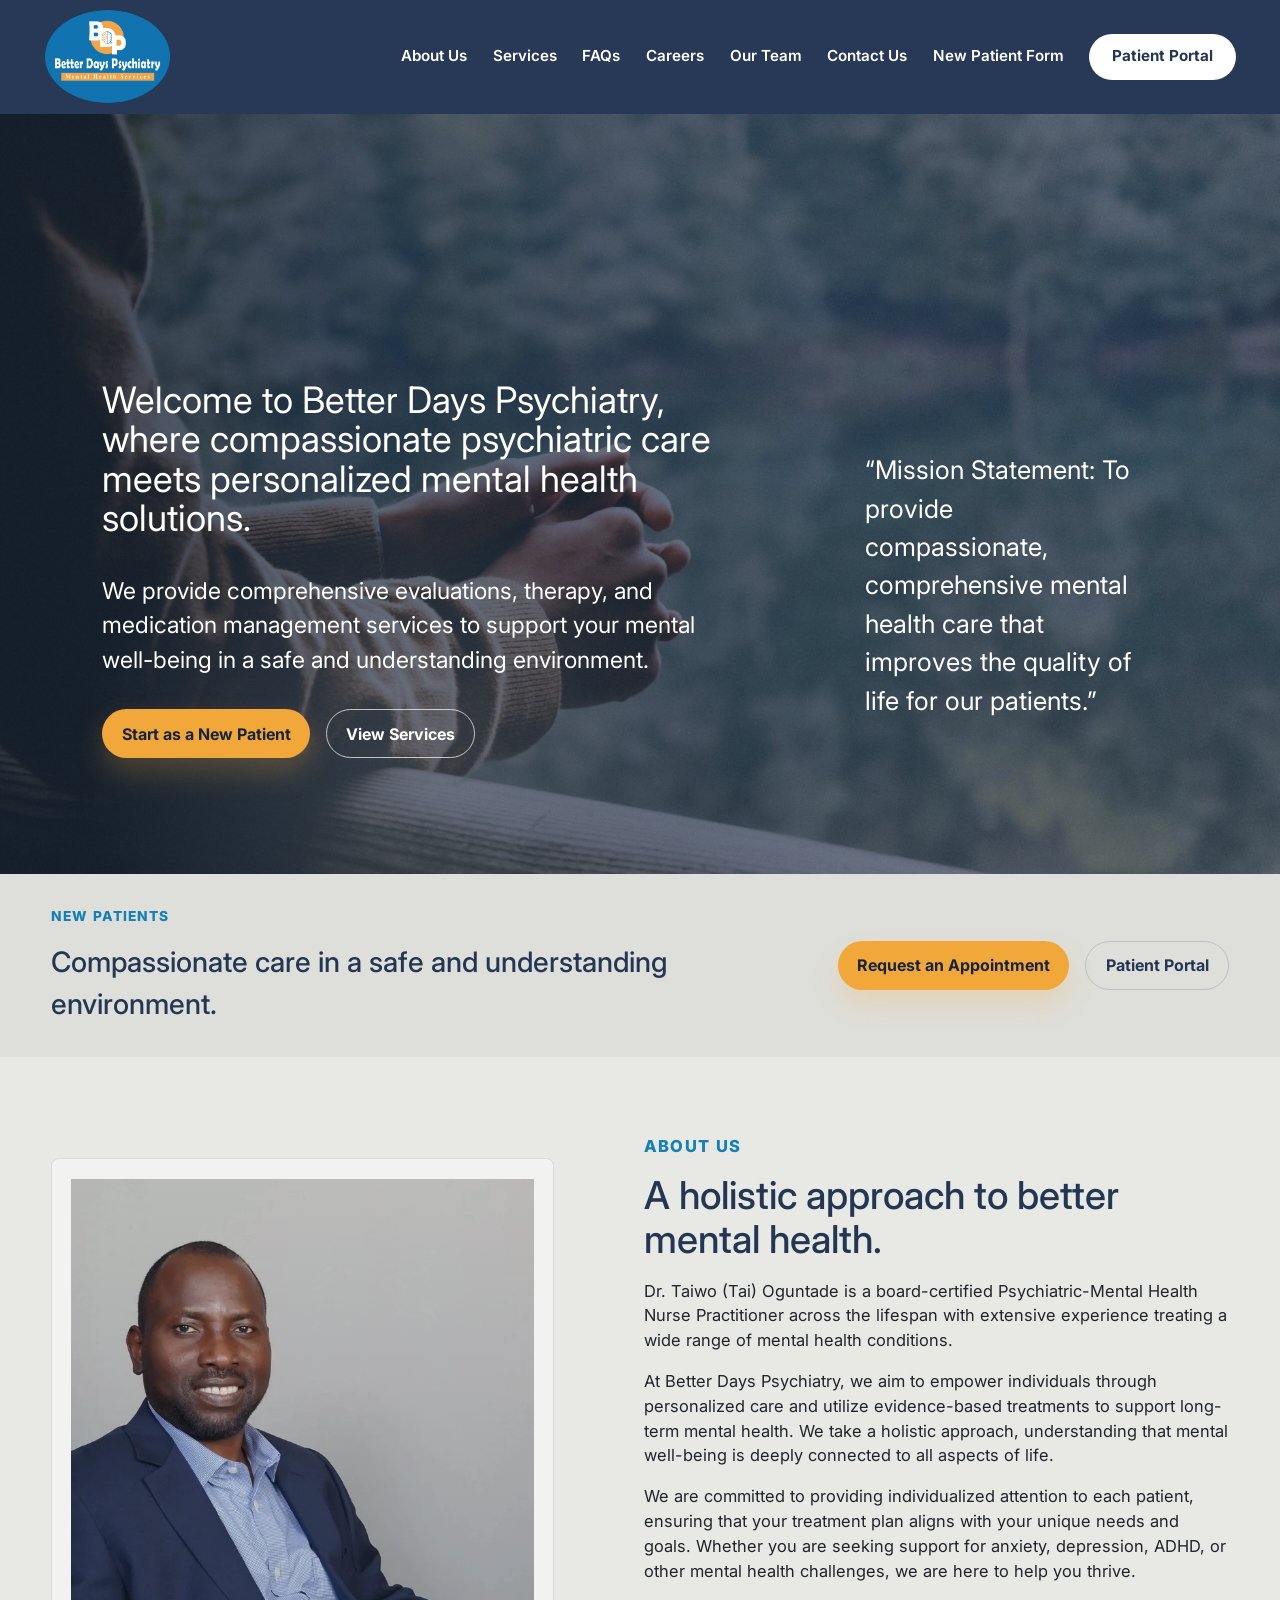
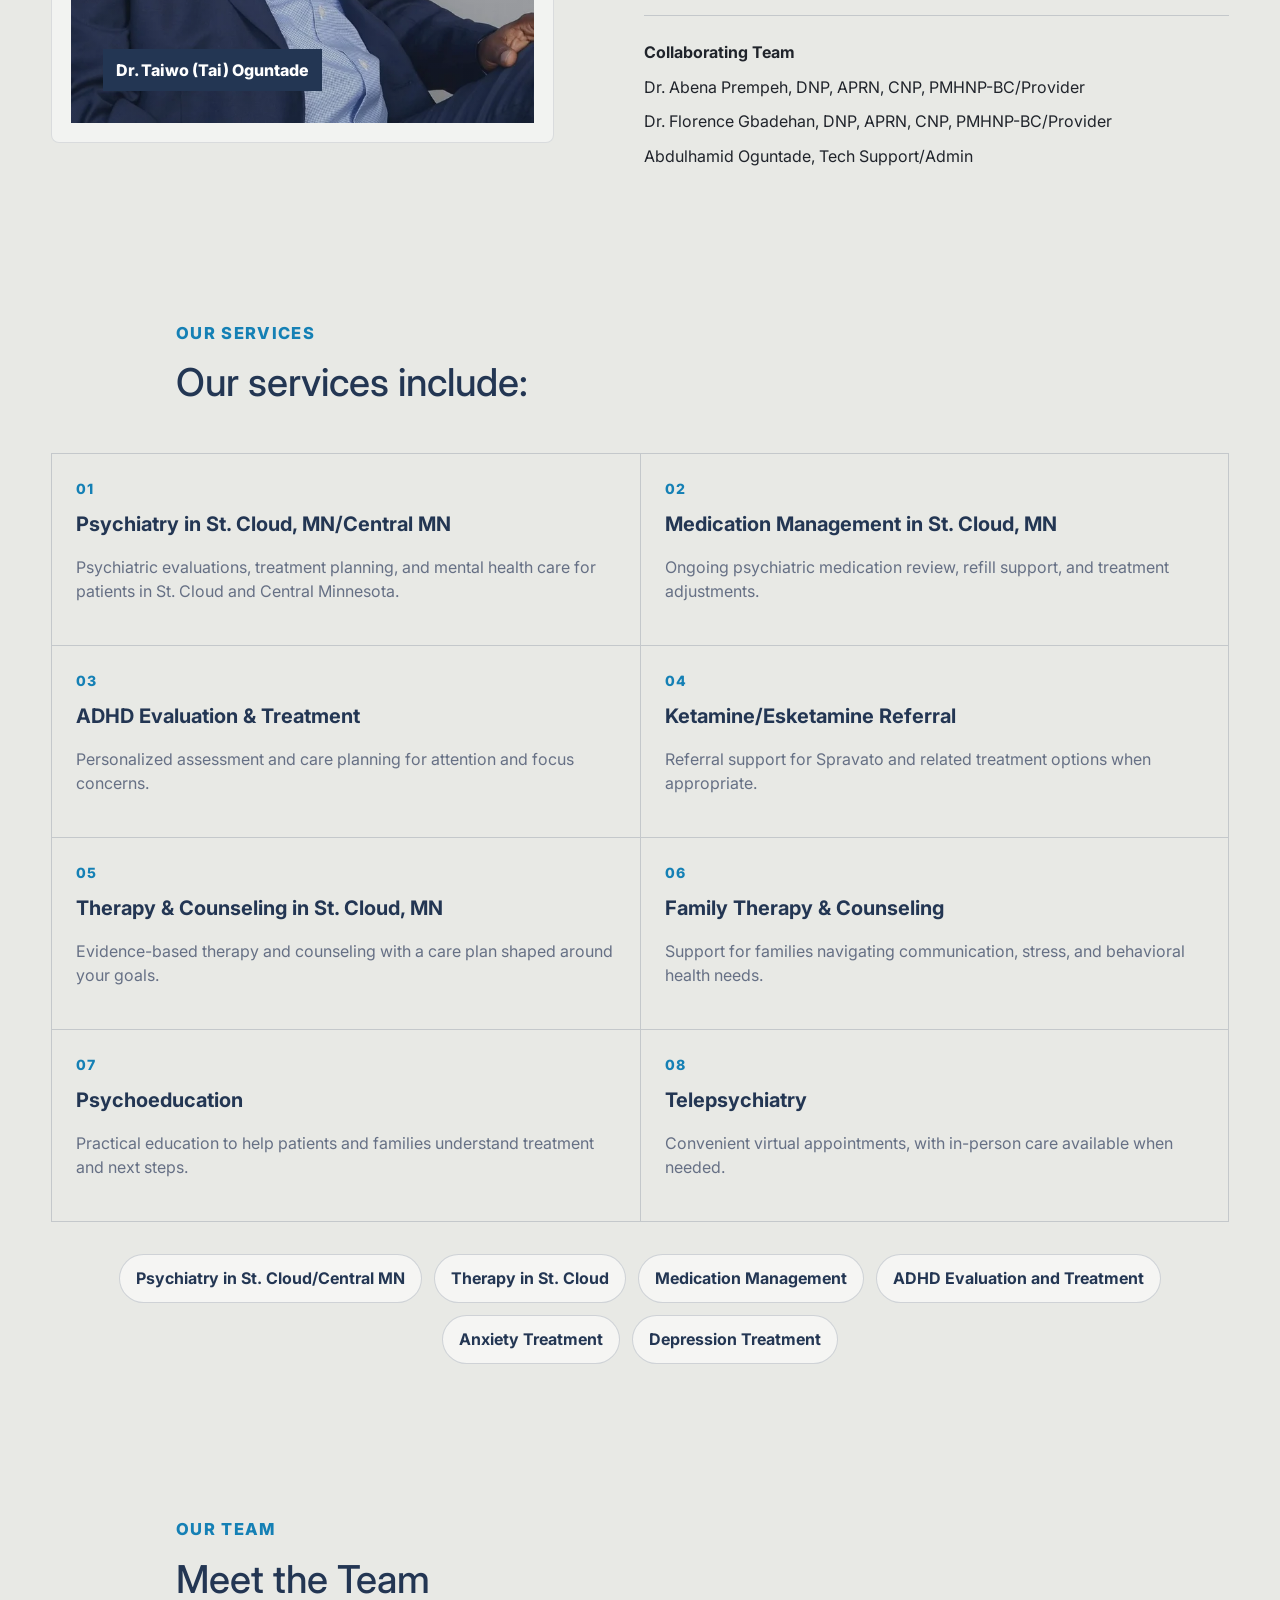
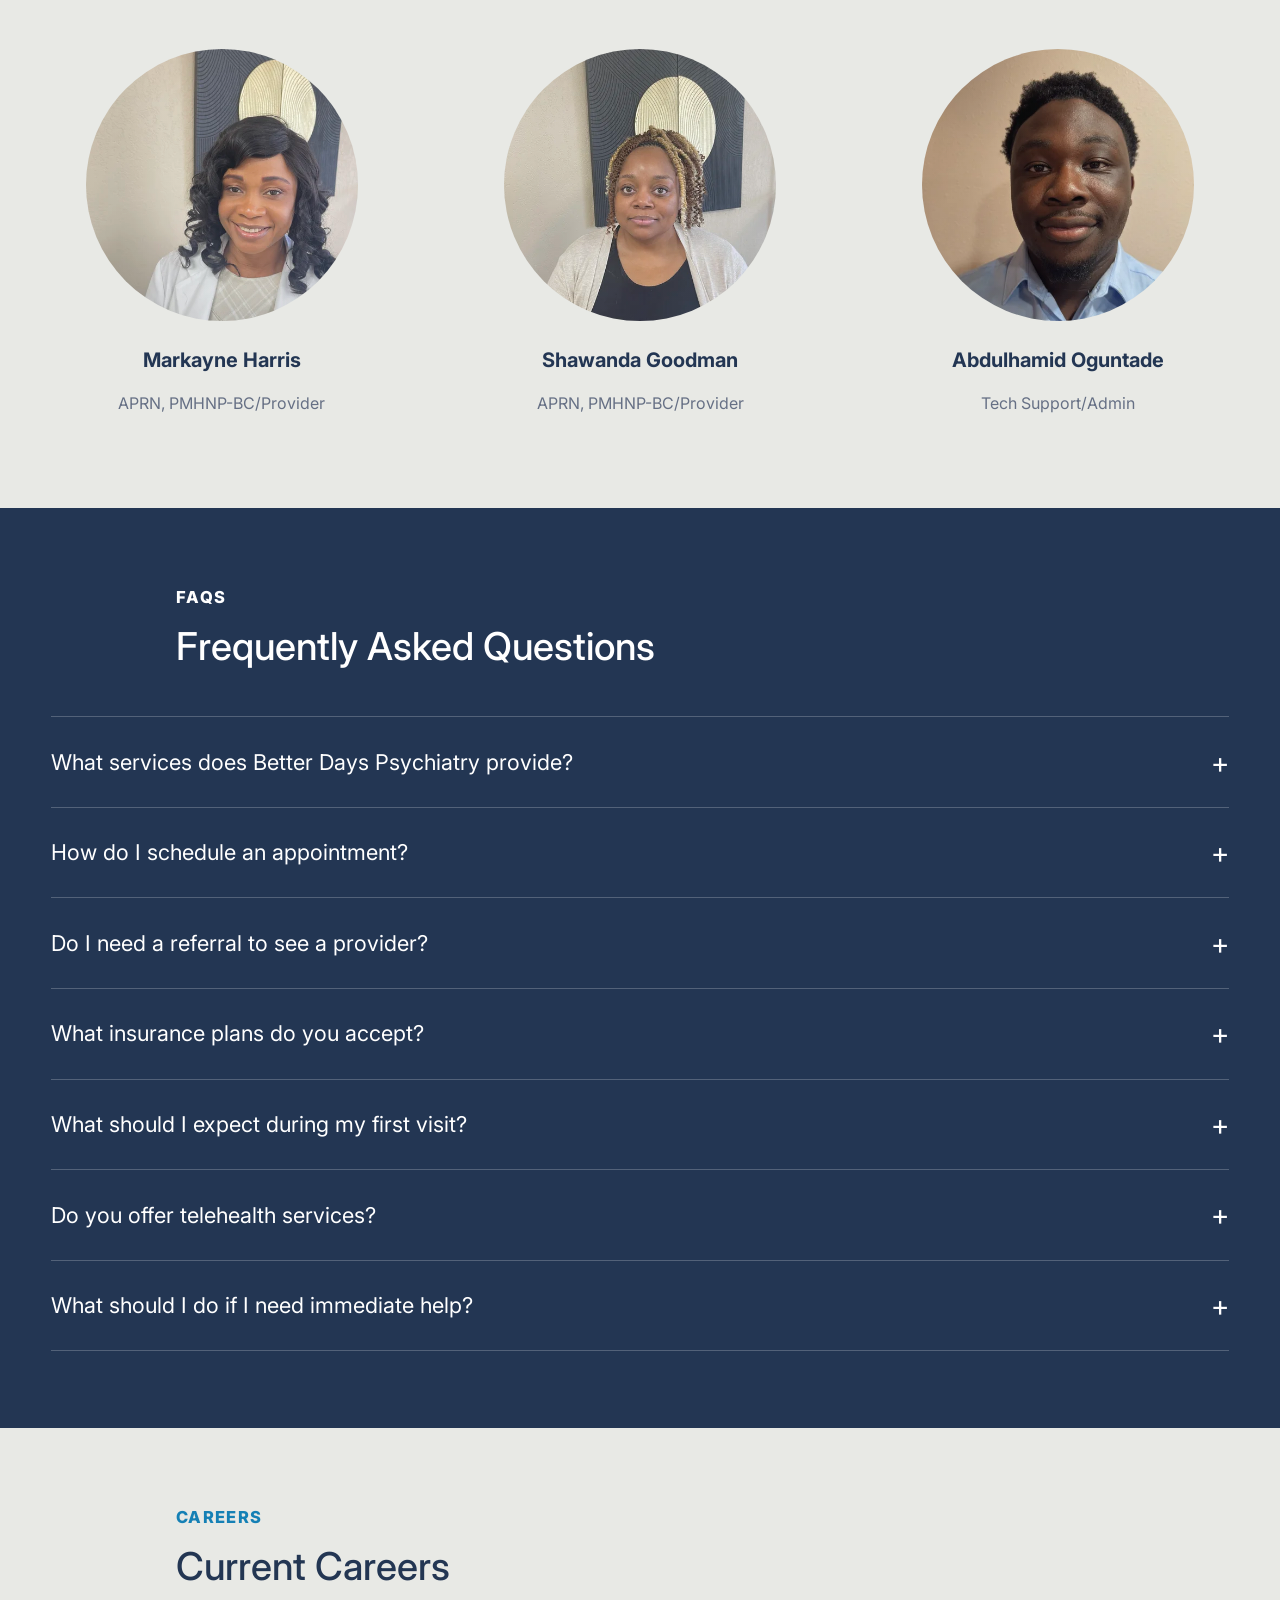
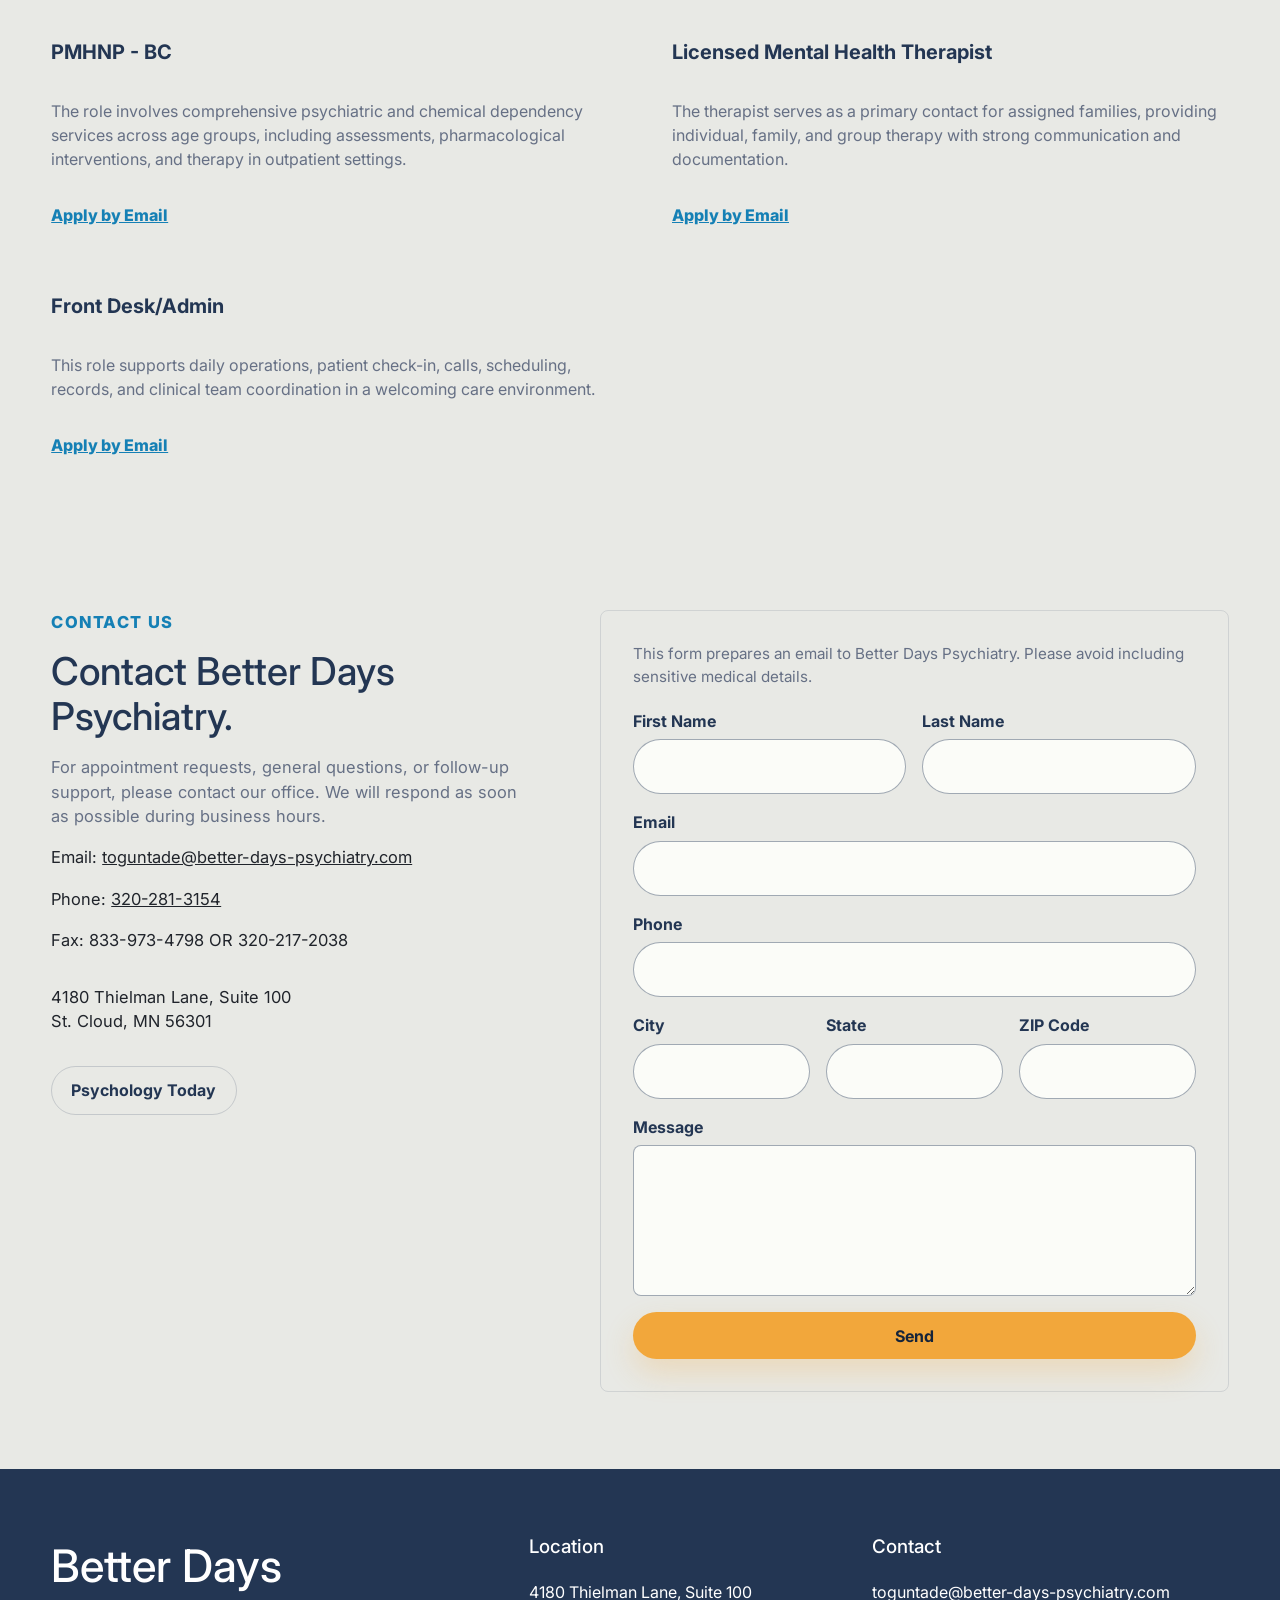
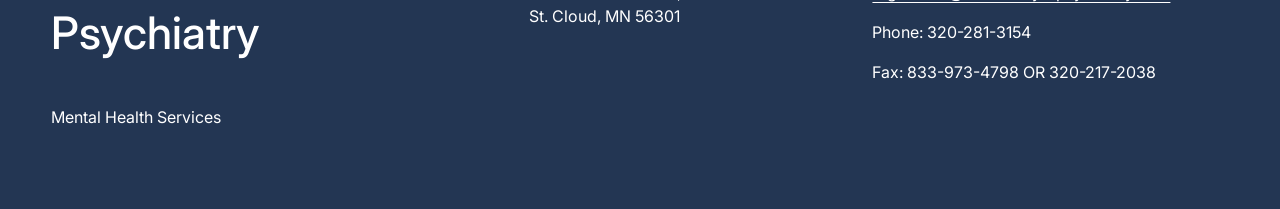
==== commit af337b0c: "Update psychiatry service area wording" ====
--- a/index.html
+++ b/index.html
@@ -3,10 +3,10 @@
   <head>
     <meta charset="utf-8">
     <meta name="viewport" content="width=device-width, initial-scale=1">
-    <title>Better Days Psychiatry in St. Cloud, MN | Psychiatry, Therapy & Medication Management</title>
+    <title>Better Days Psychiatry in St. Cloud, MN & Central MN | Psychiatry, Therapy & Medication Management</title>
     <meta
       name="description"
-      content="Better Days Psychiatry provides psychiatric care, therapy, counseling, ADHD treatment, anxiety treatment, depression treatment, and medication management in St. Cloud, MN."
+      content="Better Days Psychiatry provides psychiatric care, therapy, counseling, ADHD treatment, anxiety treatment, depression treatment, and medication management in St. Cloud, MN and Central Minnesota."
     >
     <link rel="canonical" href="https://www.betterdayspsychiatrymhs.com/">
     <link rel="preconnect" href="https://fonts.googleapis.com">
@@ -30,7 +30,7 @@
           "postalCode": "56301",
           "addressCountry": "US"
         },
-        "areaServed": "St. Cloud, MN",
+        "areaServed": ["St. Cloud, MN", "Central Minnesota"],
         "medicalSpecialty": ["Psychiatry", "Mental Health", "Psychotherapy"],
         "sameAs": [
           "https://www.psychologytoday.com/us/psychiatrists/better-days-psychiatry-saint-cloud-mn/1372999"
@@ -39,7 +39,7 @@
           "@type": "OfferCatalog",
           "name": "Mental health services",
           "itemListElement": [
-            { "@type": "Offer", "itemOffered": { "@type": "MedicalTherapy", "name": "Psychiatry in St. Cloud, MN" } },
+            { "@type": "Offer", "itemOffered": { "@type": "MedicalTherapy", "name": "Psychiatry in St. Cloud, MN and Central MN" } },
             { "@type": "Offer", "itemOffered": { "@type": "MedicalTherapy", "name": "Therapy and counseling in St. Cloud, MN" } },
             { "@type": "Offer", "itemOffered": { "@type": "MedicalTherapy", "name": "Medication management" } },
             { "@type": "Offer", "itemOffered": { "@type": "MedicalTherapy", "name": "ADHD evaluation and treatment" } },
@@ -140,14 +140,13 @@
         <div class="section-heading">
           <p class="eyebrow dark">Our Services</p>
           <h2 id="services-title">Our services include:</h2>
-          <p>Better Days Psychiatry provides comprehensive evaluations, therapy, and medication management services to support your mental well-being.</p>
         </div>
 
         <div class="service-grid">
           <a class="service-card service-link" href="psychiatry-st-cloud-mn.html">
             <span class="service-icon">01</span>
-            <h3>Psychiatry in St. Cloud, MN</h3>
-            <p>Psychiatric evaluations, treatment planning, and mental health care.</p>
+            <h3>Psychiatry in St. Cloud, MN/Central MN</h3>
+            <p>Psychiatric evaluations, treatment planning, and mental health care for patients in St. Cloud and Central Minnesota.</p>
           </a>
           <a class="service-card service-link" href="medication-management-st-cloud-mn.html">
             <span class="service-icon">02</span>
@@ -186,7 +185,7 @@
           </article>
         </div>
         <div class="service-seo-links" aria-label="Explore mental health services">
-          <a href="psychiatry-st-cloud-mn.html">Psychiatry in St. Cloud</a>
+          <a href="psychiatry-st-cloud-mn.html">Psychiatry in St. Cloud/Central MN</a>
           <a href="therapy-st-cloud-mn.html">Therapy in St. Cloud</a>
           <a href="medication-management-st-cloud-mn.html">Medication Management</a>
           <a href="adhd-treatment-st-cloud-mn.html">ADHD Evaluation and Treatment</a>
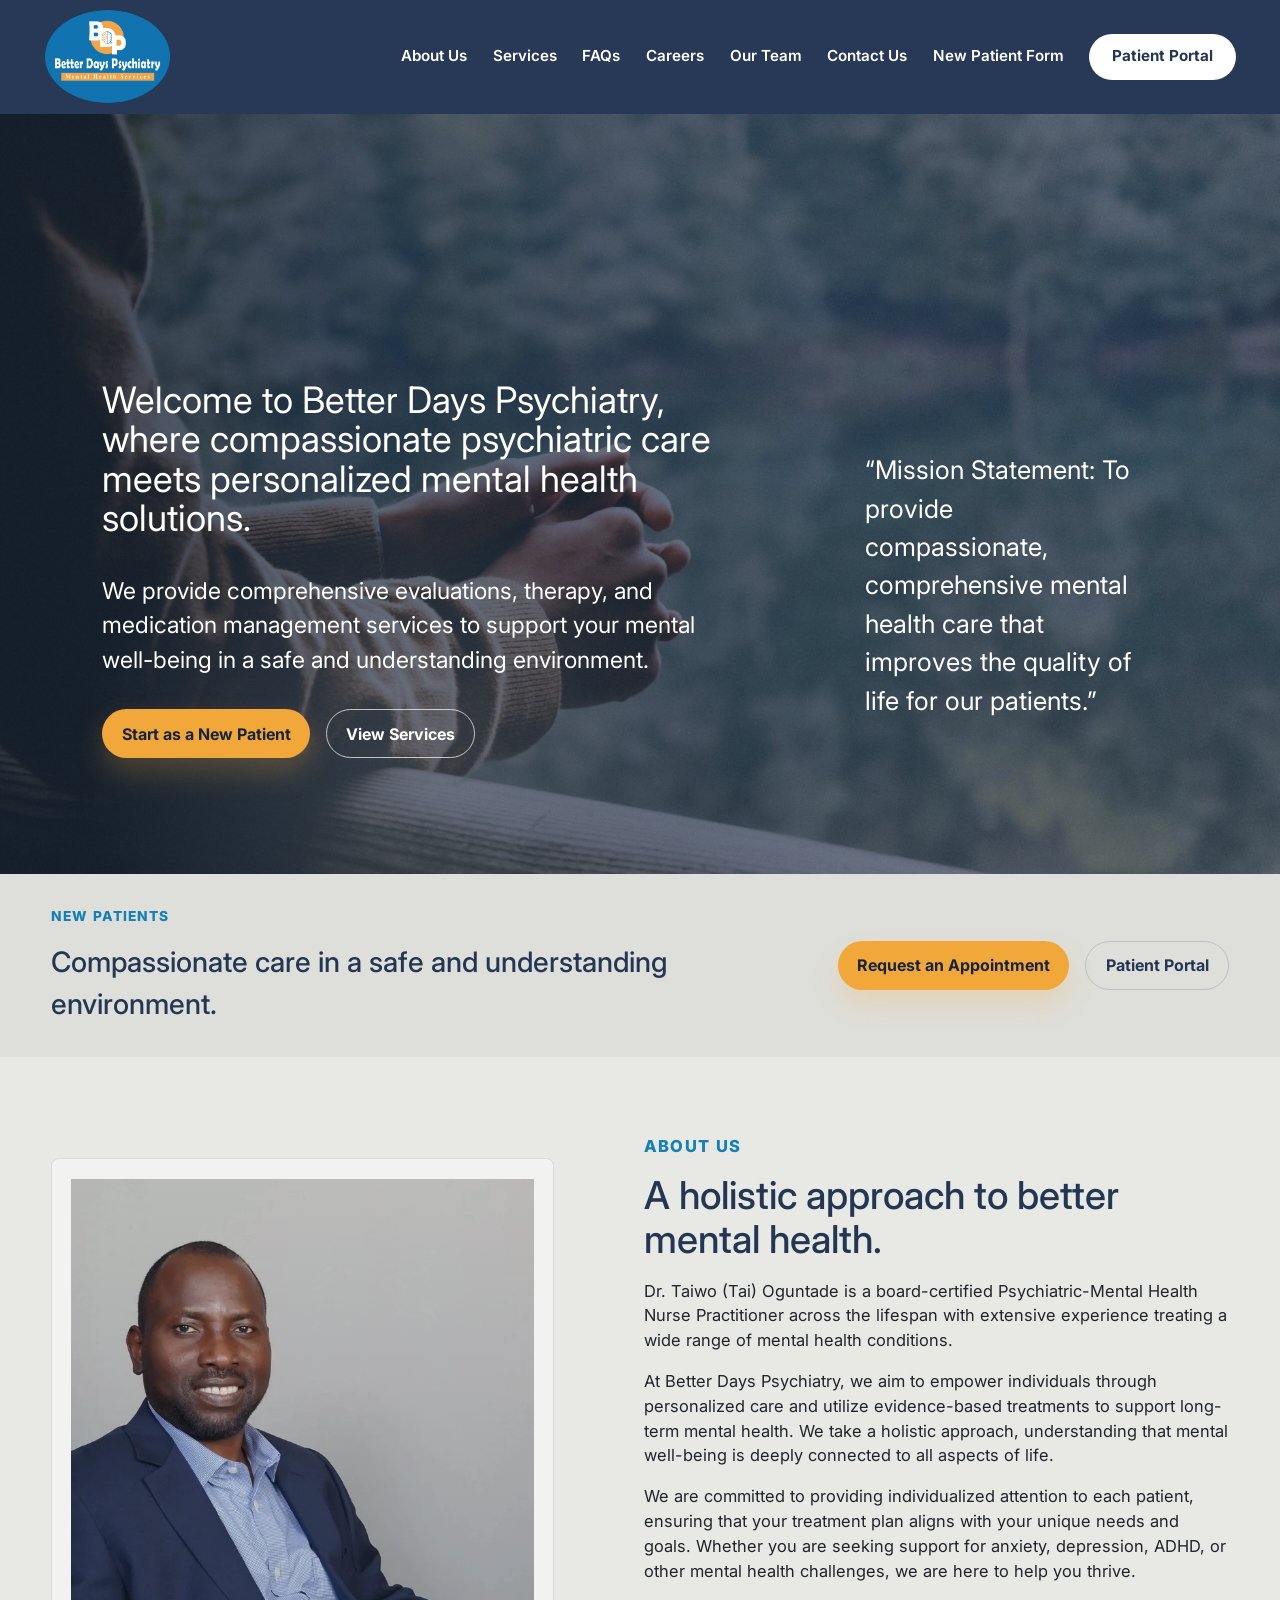
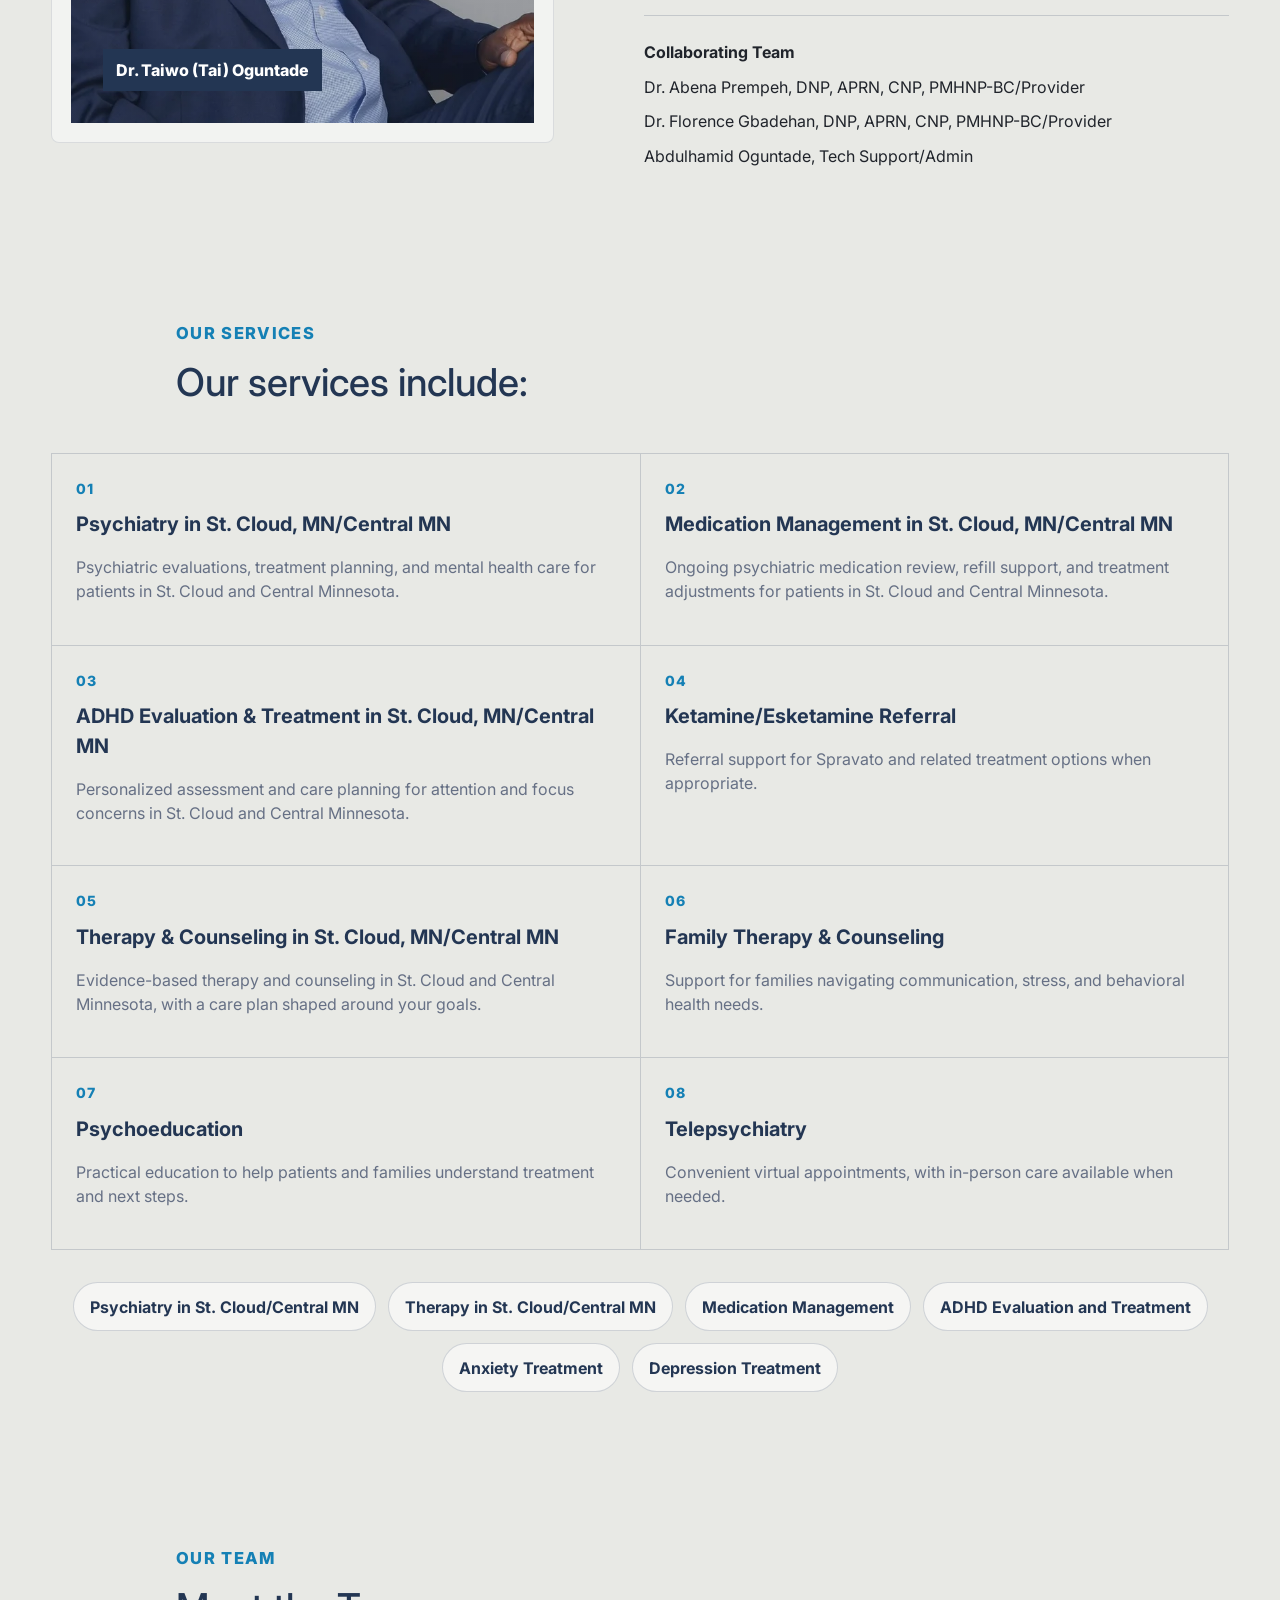
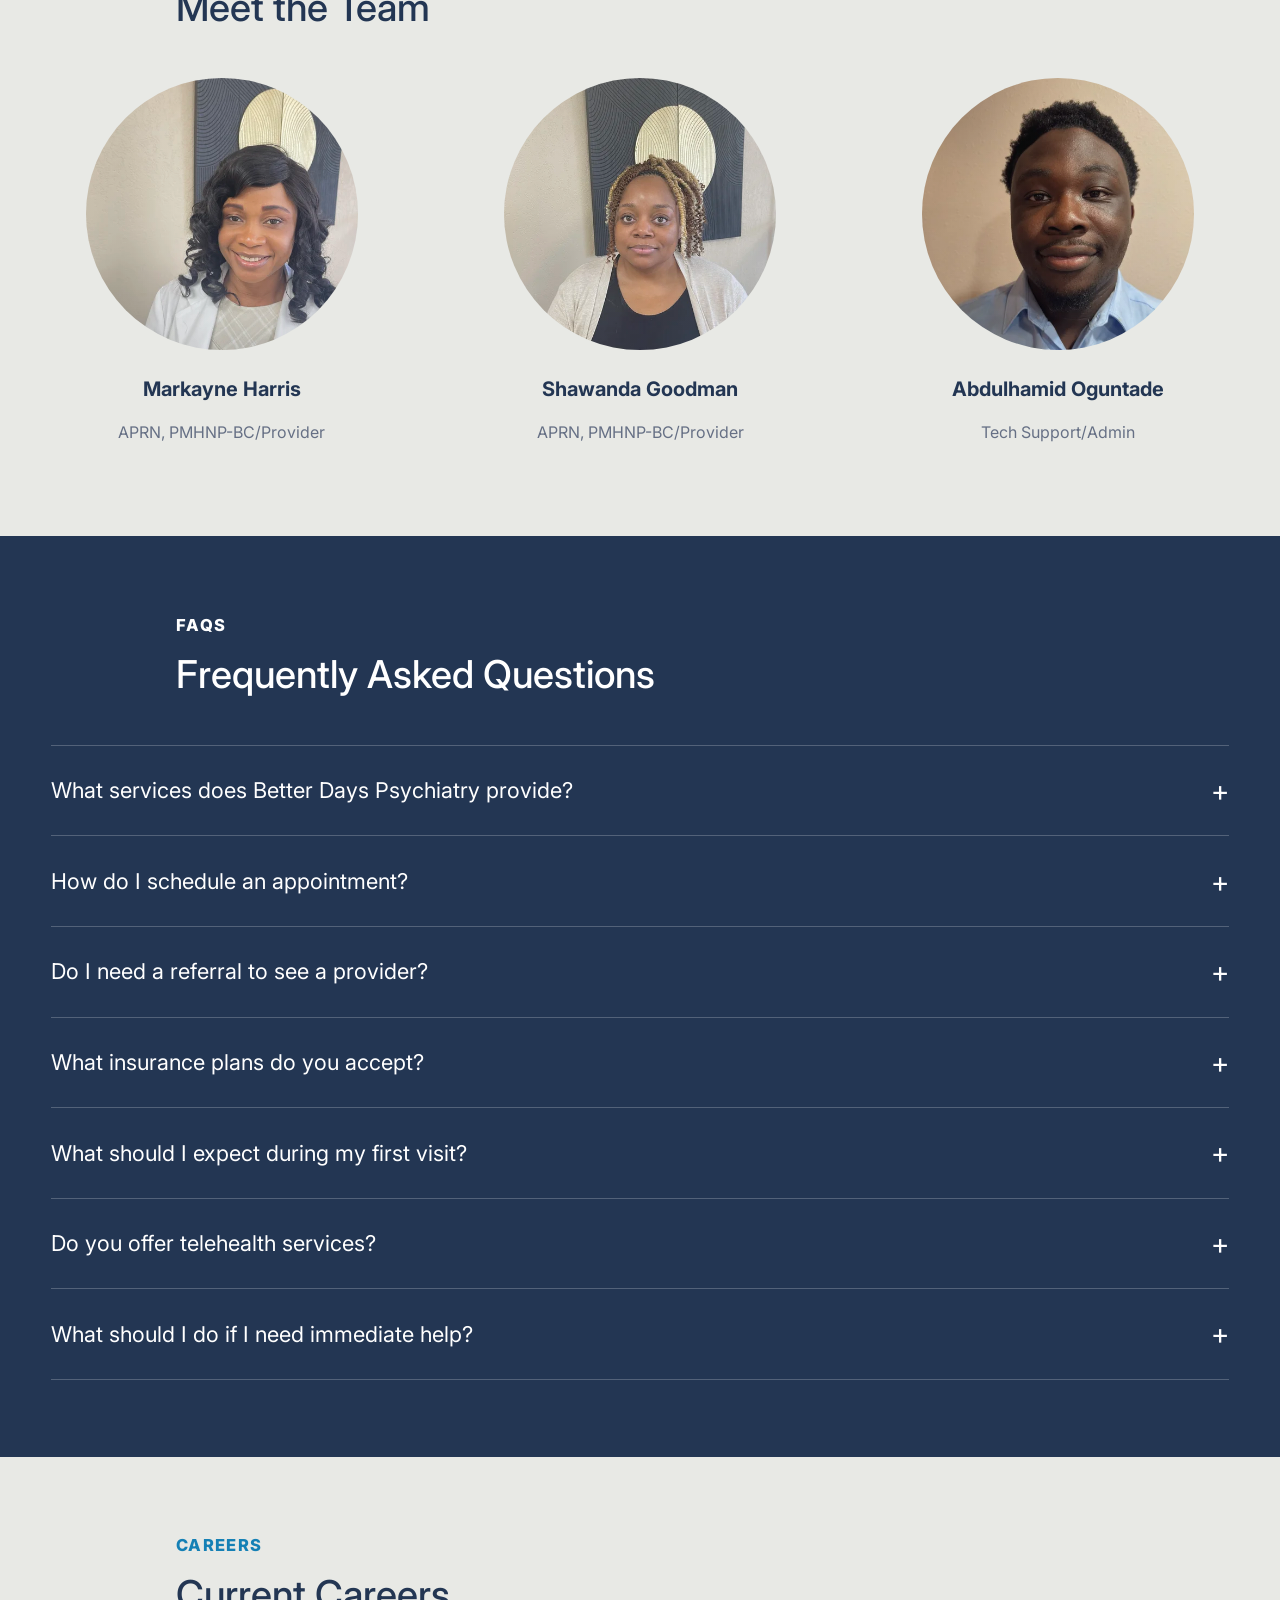
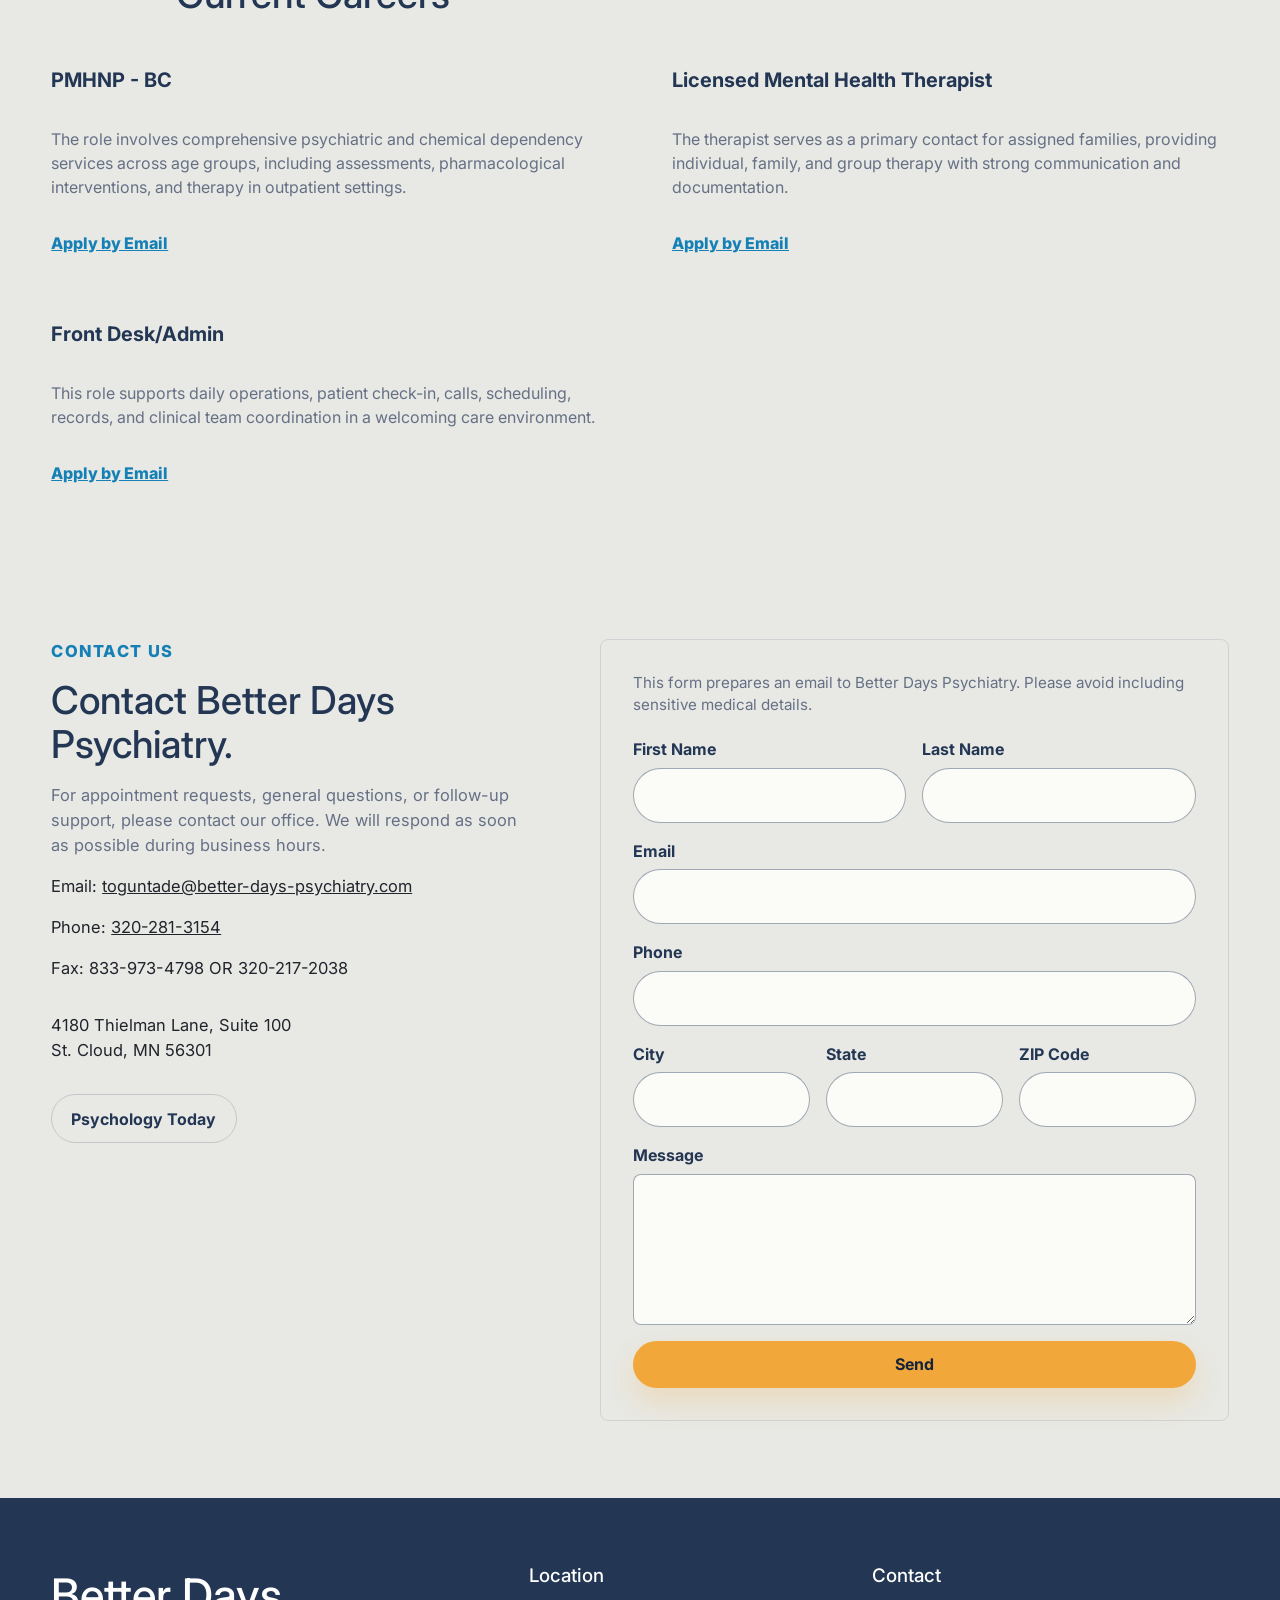
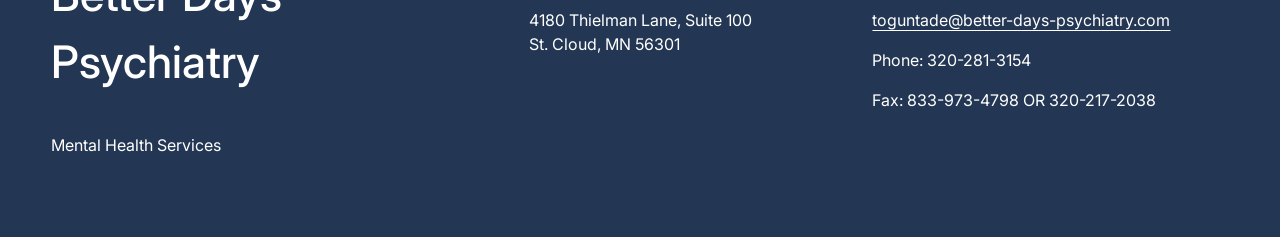
==== commit 22296476: "Expand service area wording across services" ====
--- a/index.html
+++ b/index.html
@@ -40,7 +40,7 @@
           "name": "Mental health services",
           "itemListElement": [
             { "@type": "Offer", "itemOffered": { "@type": "MedicalTherapy", "name": "Psychiatry in St. Cloud, MN and Central MN" } },
-            { "@type": "Offer", "itemOffered": { "@type": "MedicalTherapy", "name": "Therapy and counseling in St. Cloud, MN" } },
+            { "@type": "Offer", "itemOffered": { "@type": "MedicalTherapy", "name": "Therapy and counseling in St. Cloud, MN and Central MN" } },
             { "@type": "Offer", "itemOffered": { "@type": "MedicalTherapy", "name": "Medication management" } },
             { "@type": "Offer", "itemOffered": { "@type": "MedicalTherapy", "name": "ADHD evaluation and treatment" } },
             { "@type": "Offer", "itemOffered": { "@type": "MedicalTherapy", "name": "Anxiety treatment" } },
@@ -150,13 +150,13 @@
           </a>
           <a class="service-card service-link" href="medication-management-st-cloud-mn.html">
             <span class="service-icon">02</span>
-            <h3>Medication Management in St. Cloud, MN</h3>
-            <p>Ongoing psychiatric medication review, refill support, and treatment adjustments.</p>
+            <h3>Medication Management in St. Cloud, MN/Central MN</h3>
+            <p>Ongoing psychiatric medication review, refill support, and treatment adjustments for patients in St. Cloud and Central Minnesota.</p>
           </a>
           <a class="service-card service-link" href="adhd-treatment-st-cloud-mn.html">
             <span class="service-icon">03</span>
-            <h3>ADHD Evaluation & Treatment</h3>
-            <p>Personalized assessment and care planning for attention and focus concerns.</p>
+            <h3>ADHD Evaluation & Treatment in St. Cloud, MN/Central MN</h3>
+            <p>Personalized assessment and care planning for attention and focus concerns in St. Cloud and Central Minnesota.</p>
           </a>
           <article class="service-card">
             <span class="service-icon">04</span>
@@ -165,8 +165,8 @@
           </article>
           <a class="service-card service-link" href="therapy-st-cloud-mn.html">
             <span class="service-icon">05</span>
-            <h3>Therapy & Counseling in St. Cloud, MN</h3>
-            <p>Evidence-based therapy and counseling with a care plan shaped around your goals.</p>
+            <h3>Therapy & Counseling in St. Cloud, MN/Central MN</h3>
+            <p>Evidence-based therapy and counseling in St. Cloud and Central Minnesota, with a care plan shaped around your goals.</p>
           </a>
           <article class="service-card">
             <span class="service-icon">06</span>
@@ -186,7 +186,7 @@
         </div>
         <div class="service-seo-links" aria-label="Explore mental health services">
           <a href="psychiatry-st-cloud-mn.html">Psychiatry in St. Cloud/Central MN</a>
-          <a href="therapy-st-cloud-mn.html">Therapy in St. Cloud</a>
+          <a href="therapy-st-cloud-mn.html">Therapy in St. Cloud/Central MN</a>
           <a href="medication-management-st-cloud-mn.html">Medication Management</a>
           <a href="adhd-treatment-st-cloud-mn.html">ADHD Evaluation and Treatment</a>
           <a href="anxiety-treatment-st-cloud-mn.html">Anxiety Treatment</a>
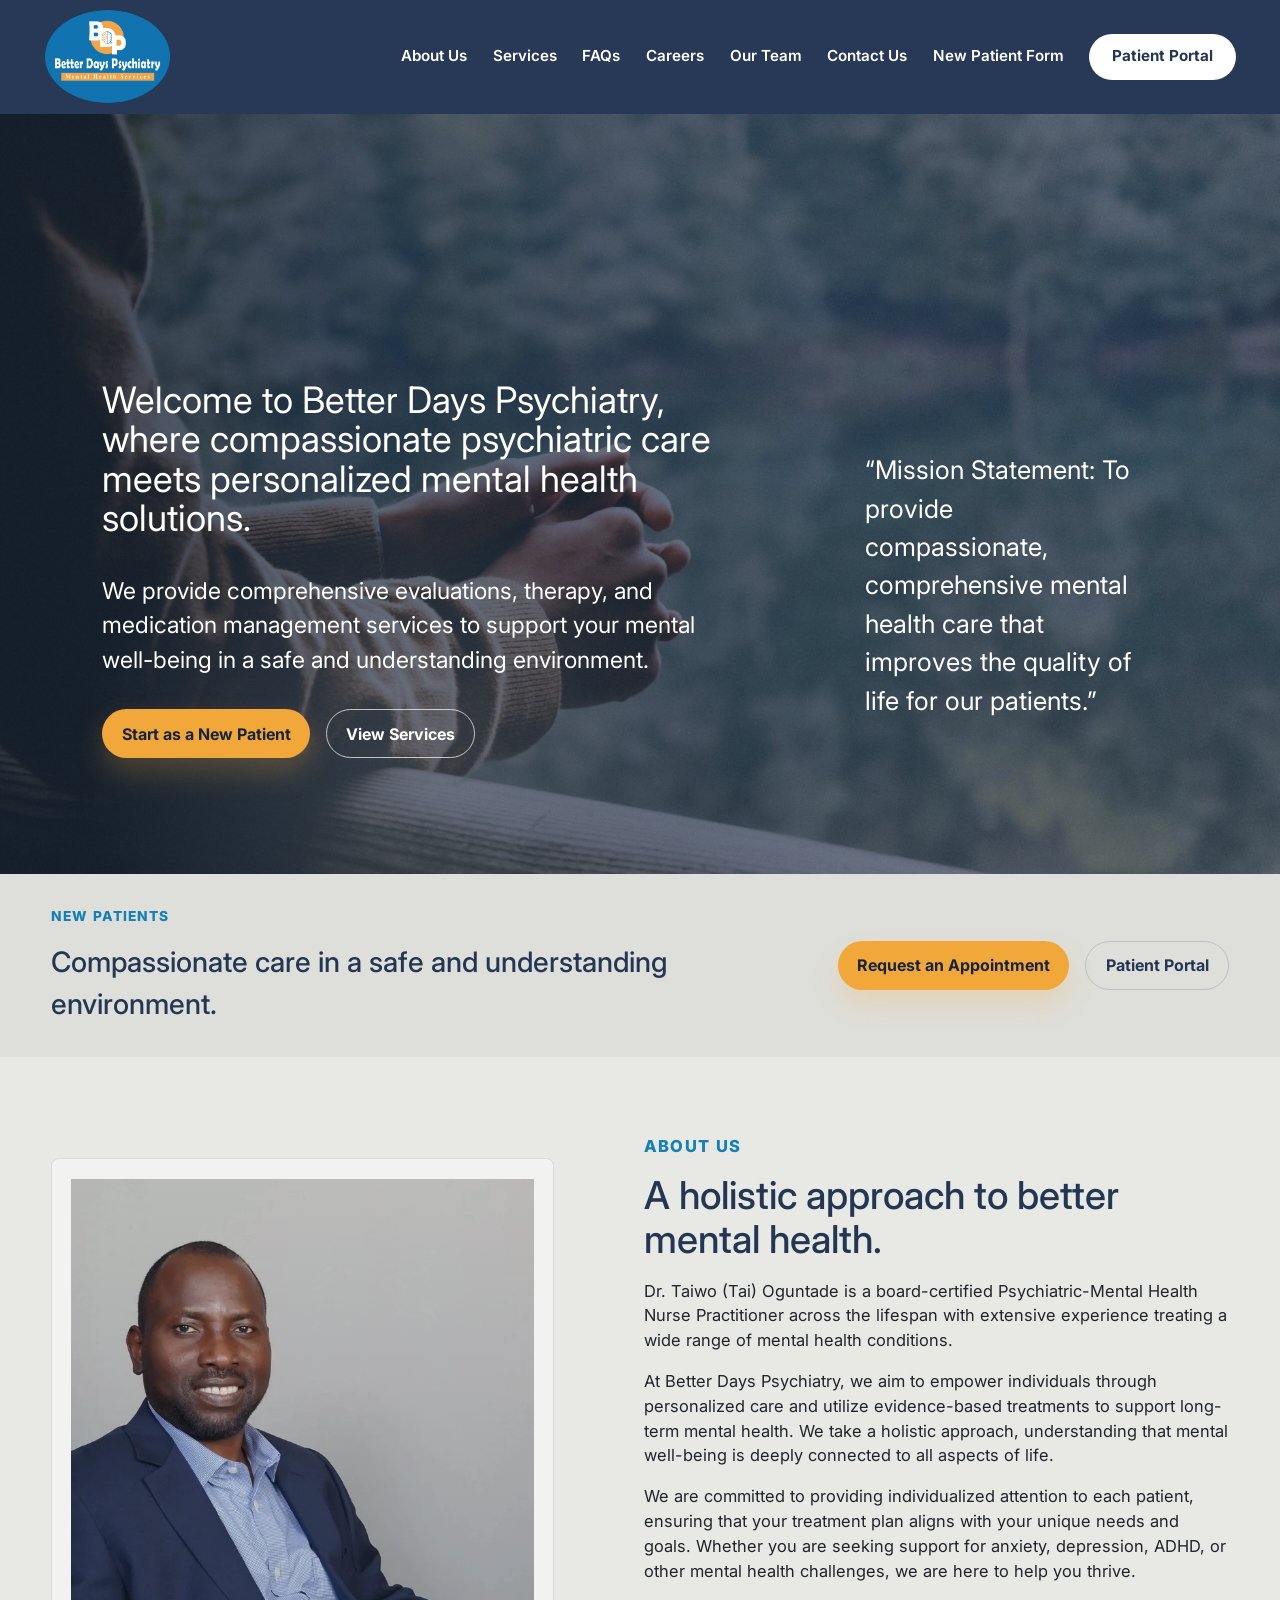
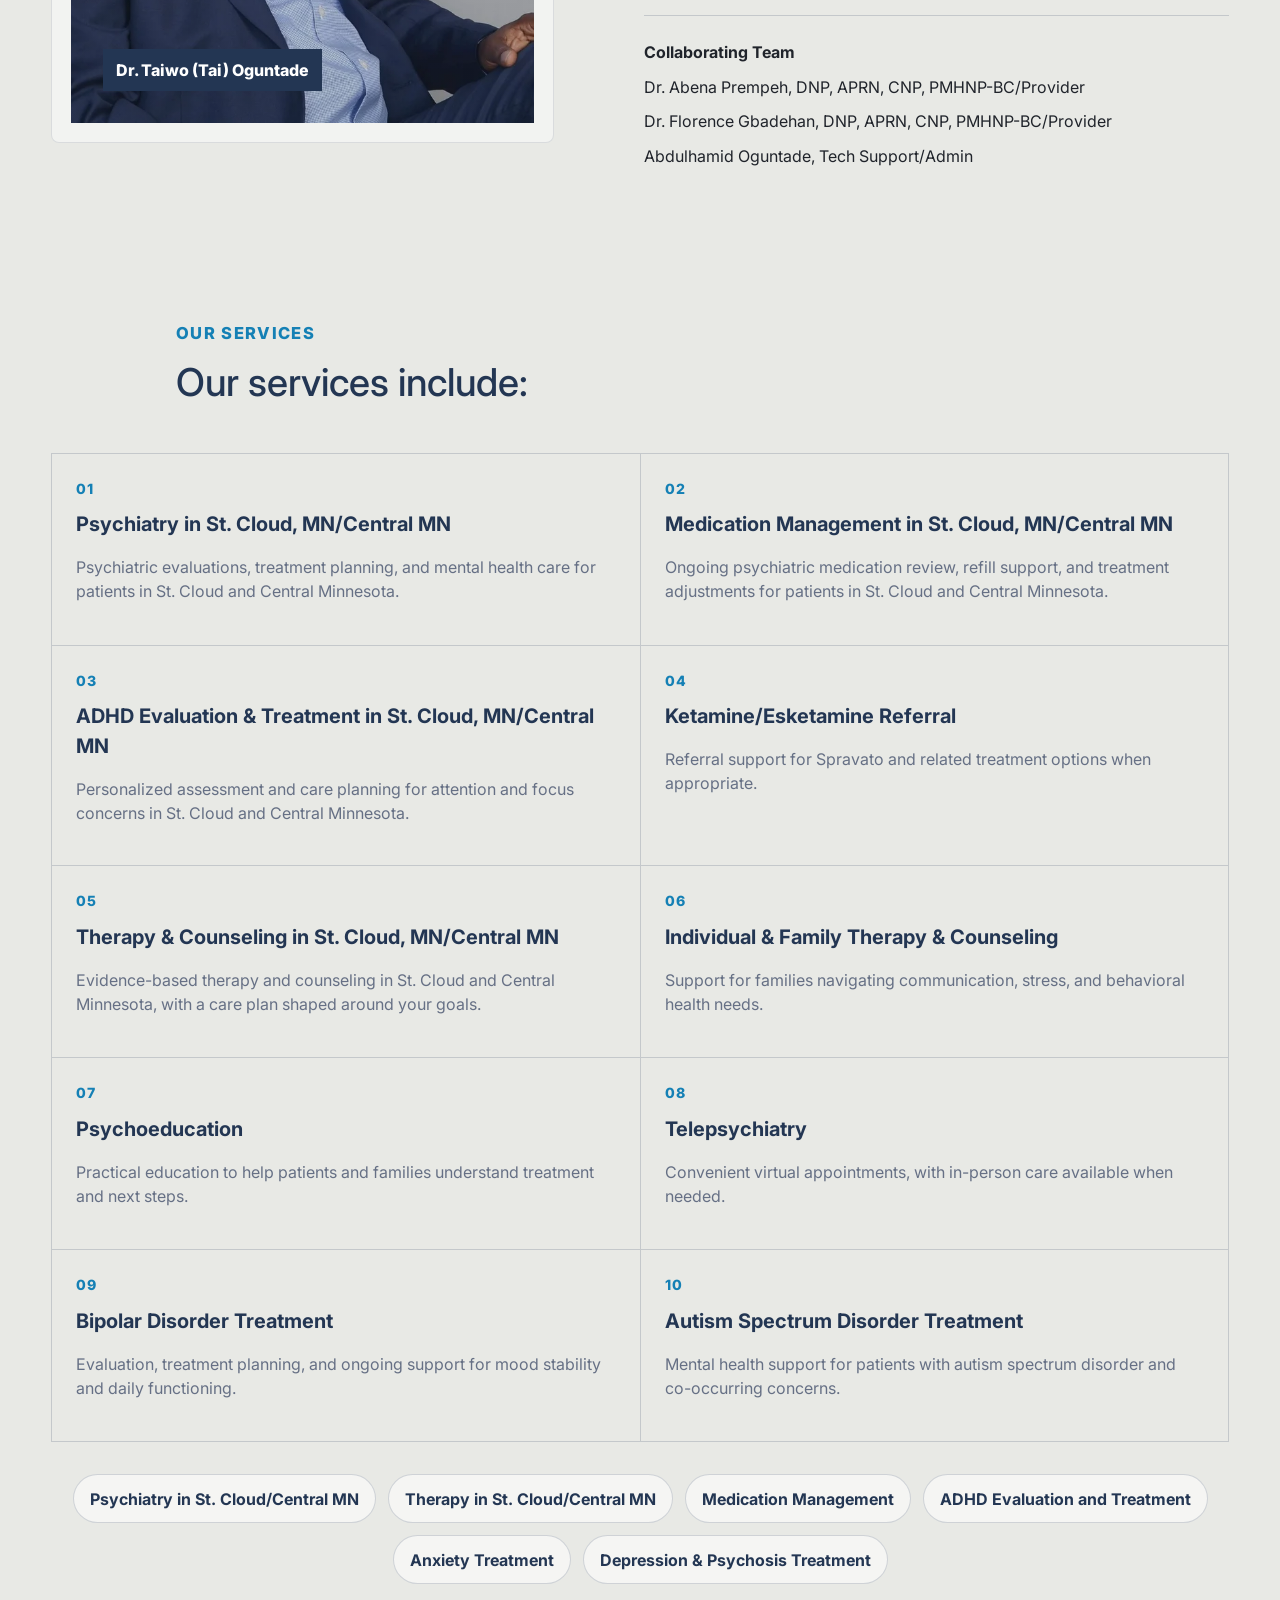
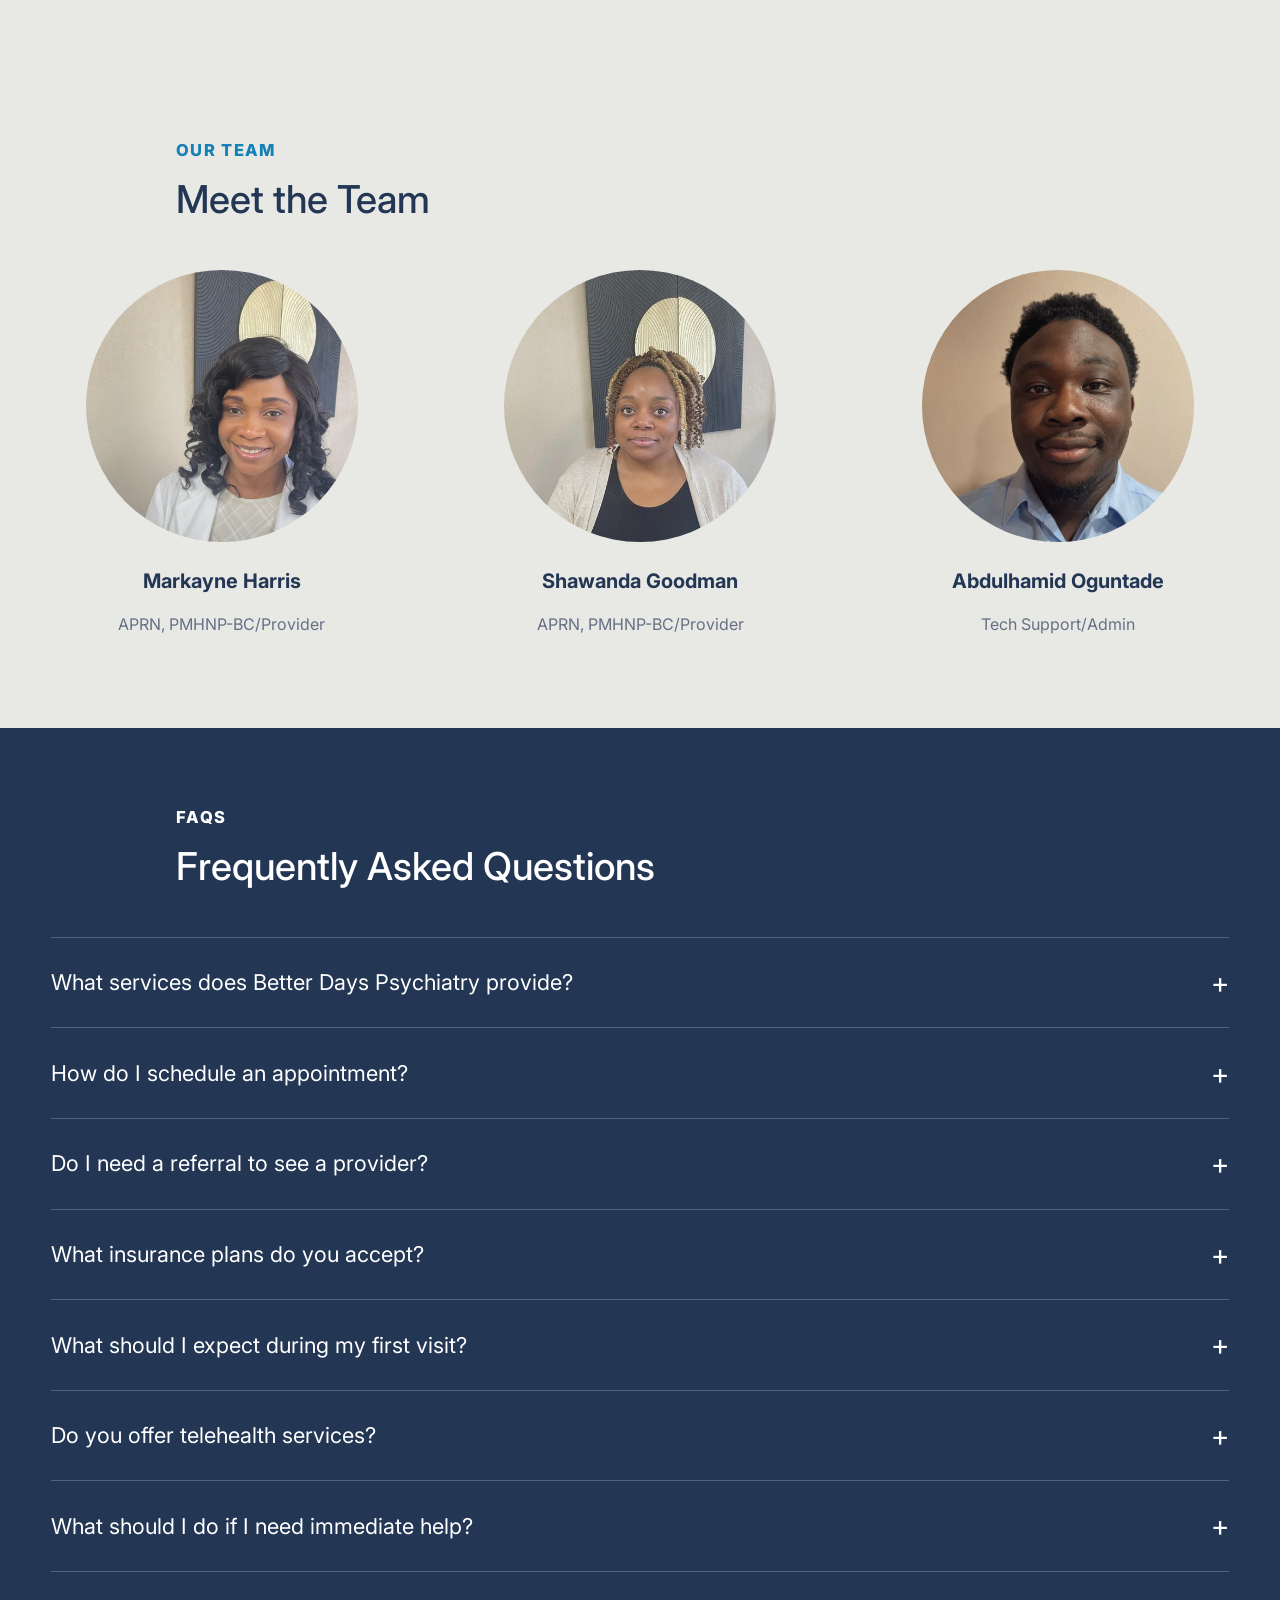
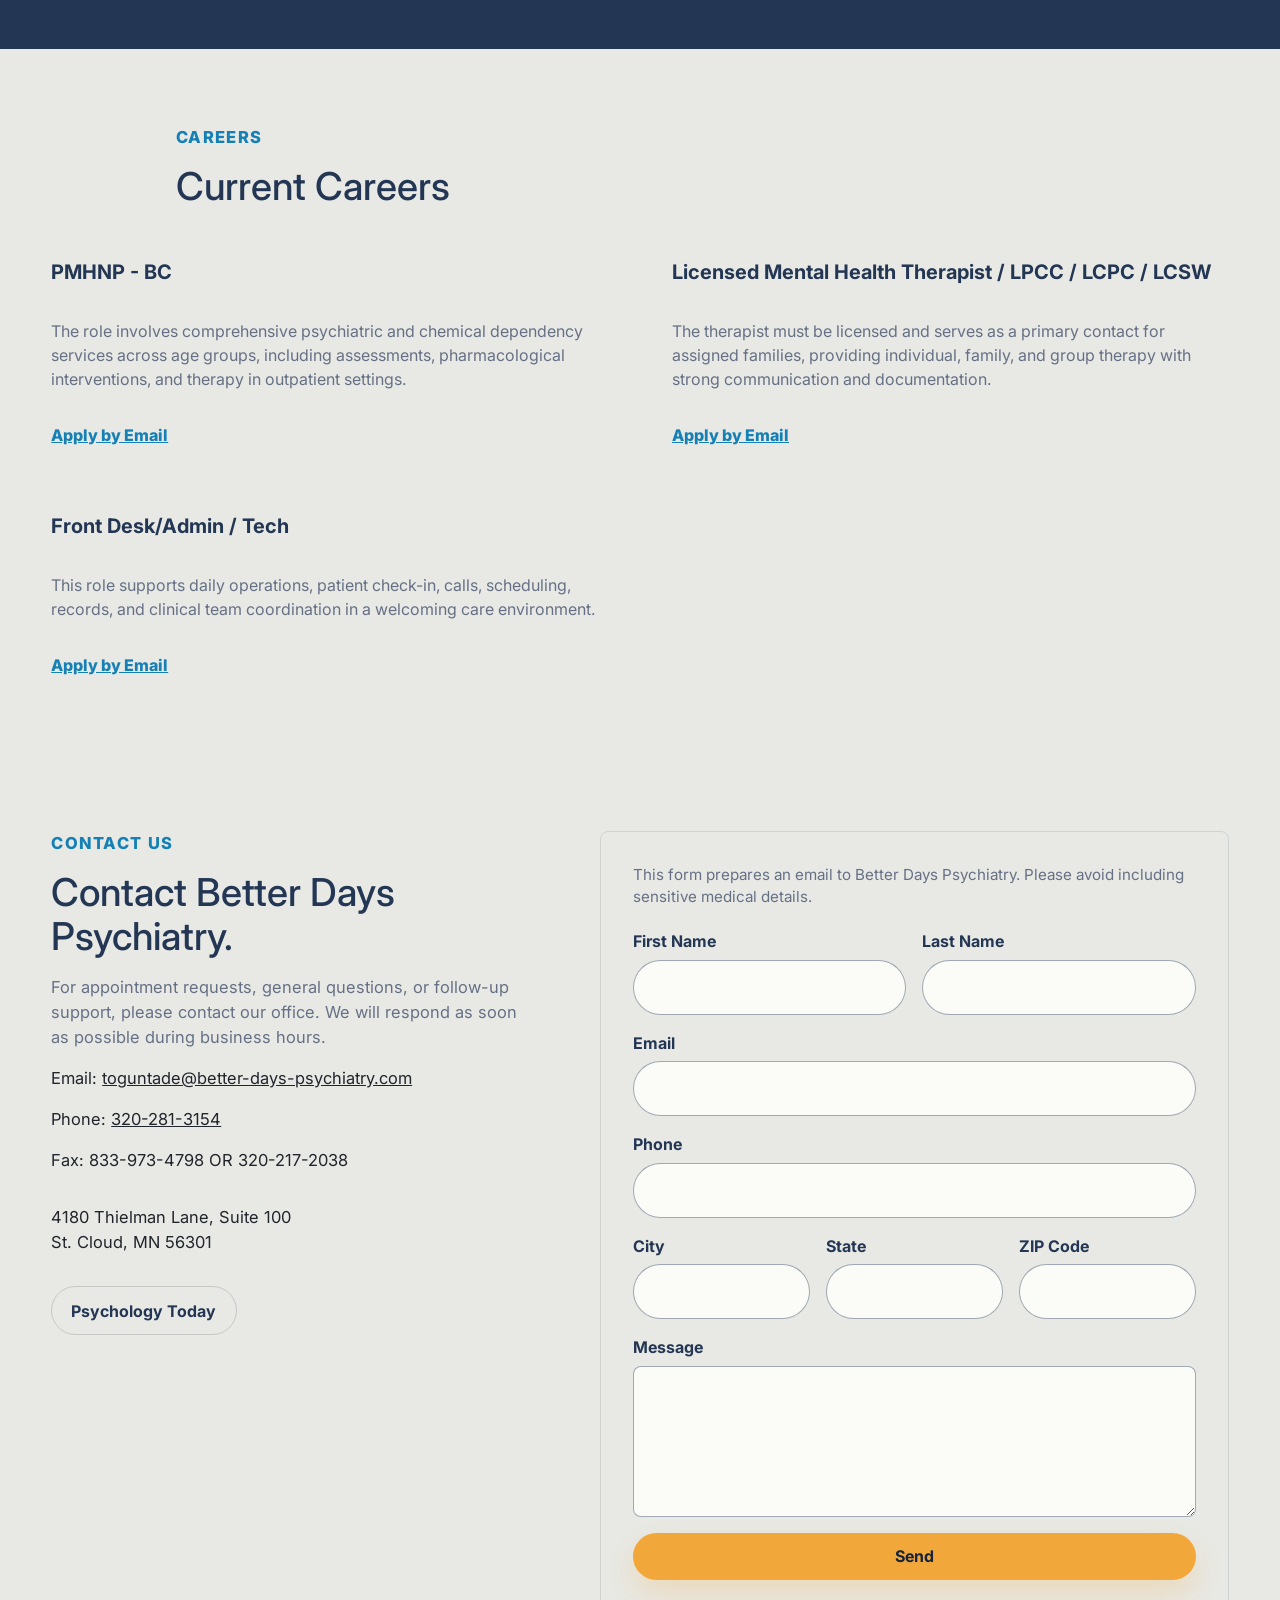
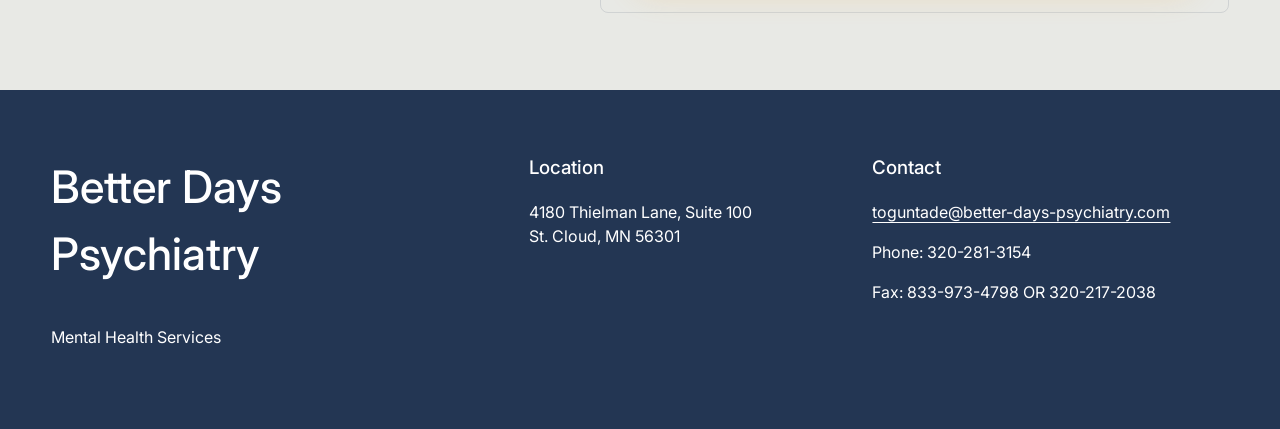
==== commit 46adf50f: "Update services faqs and career wording" ====
--- a/index.html
+++ b/index.html
@@ -44,7 +44,9 @@
             { "@type": "Offer", "itemOffered": { "@type": "MedicalTherapy", "name": "Medication management" } },
             { "@type": "Offer", "itemOffered": { "@type": "MedicalTherapy", "name": "ADHD evaluation and treatment" } },
             { "@type": "Offer", "itemOffered": { "@type": "MedicalTherapy", "name": "Anxiety treatment" } },
-            { "@type": "Offer", "itemOffered": { "@type": "MedicalTherapy", "name": "Depression treatment" } }
+            { "@type": "Offer", "itemOffered": { "@type": "MedicalTherapy", "name": "Depression and psychosis treatment" } },
+            { "@type": "Offer", "itemOffered": { "@type": "MedicalTherapy", "name": "Bipolar disorder treatment" } },
+            { "@type": "Offer", "itemOffered": { "@type": "MedicalTherapy", "name": "Autism spectrum disorder treatment" } }
           ]
         }
       }
@@ -170,7 +172,7 @@
           </a>
           <article class="service-card">
             <span class="service-icon">06</span>
-            <h3>Family Therapy & Counseling</h3>
+            <h3>Individual & Family Therapy & Counseling</h3>
             <p>Support for families navigating communication, stress, and behavioral health needs.</p>
           </article>
           <article class="service-card">
@@ -182,6 +184,16 @@
             <span class="service-icon">08</span>
             <h3>Telepsychiatry</h3>
             <p>Convenient virtual appointments, with in-person care available when needed.</p>
+          </article>
+          <article class="service-card">
+            <span class="service-icon">09</span>
+            <h3>Bipolar Disorder Treatment</h3>
+            <p>Evaluation, treatment planning, and ongoing support for mood stability and daily functioning.</p>
+          </article>
+          <article class="service-card">
+            <span class="service-icon">10</span>
+            <h3>Autism Spectrum Disorder Treatment</h3>
+            <p>Mental health support for patients with autism spectrum disorder and co-occurring concerns.</p>
           </article>
         </div>
         <div class="service-seo-links" aria-label="Explore mental health services">
@@ -190,7 +202,7 @@
           <a href="medication-management-st-cloud-mn.html">Medication Management</a>
           <a href="adhd-treatment-st-cloud-mn.html">ADHD Evaluation and Treatment</a>
           <a href="anxiety-treatment-st-cloud-mn.html">Anxiety Treatment</a>
-          <a href="depression-treatment-st-cloud-mn.html">Depression Treatment</a>
+          <a href="depression-treatment-st-cloud-mn.html">Depression & Psychosis Treatment</a>
         </div>
       </section>
 
@@ -226,11 +238,11 @@
         <div class="faq-list">
           <details>
             <summary>What services does Better Days Psychiatry provide?</summary>
-            <p>BDP offers addiction treatment, mental health counseling, medication management, and therapy for anxiety, depression, ADHD, PTSD, schizophrenia, bipolar disorder, and substance use disorders.</p>
+            <p>BDP offers addiction treatment, mental health counseling, medication management, and therapy for anxiety, depression, ADHD, PTSD, psychosis episodes, schizophrenia, bipolar disorder, autism spectrum disorder, substance use disorder, and many more.</p>
           </details>
           <details>
             <summary>How do I schedule an appointment?</summary>
-            <p>You can use the New Patient Form, contact the office by phone, or use the Patient Portal if you are an active patient.</p>
+            <p>You can use the New Patient Form, contact the office by phone (320-281-3154), or use the Patient Portal if you are an active patient.</p>
           </details>
           <details>
             <summary>Do I need a referral to see a provider?</summary>
@@ -238,7 +250,7 @@
           </details>
           <details>
             <summary>What insurance plans do you accept?</summary>
-            <p>BDP accepts many major insurance plans. Patients should confirm their specific coverage and benefits with their plan before care.</p>
+            <p>BDP accepts many major insurance plans. Patients should confirm their specific coverage and benefits with their plan before establishing care.</p>
           </details>
           <details>
             <summary>What should I expect during my first visit?</summary>
@@ -267,14 +279,14 @@
             <a href="mailto:toguntade@better-days-psychiatry.com?subject=PMHNP%20-%20BC%20Application">Apply by Email</a>
           </article>
           <article class="career-card">
-            <h3>Licensed Mental Health Therapist</h3>
-            <p>The therapist serves as a primary contact for assigned families, providing individual, family, and group therapy with strong communication and documentation.</p>
-            <a href="mailto:toguntade@better-days-psychiatry.com?subject=Licensed%20Mental%20Health%20Therapist%20Application">Apply by Email</a>
+            <h3>Licensed Mental Health Therapist / LPCC / LCPC / LCSW</h3>
+            <p>The therapist must be licensed and serves as a primary contact for assigned families, providing individual, family, and group therapy with strong communication and documentation.</p>
+            <a href="mailto:toguntade@better-days-psychiatry.com?subject=Licensed%20Mental%20Health%20Therapist%20LPCC%20LCPC%20LCSW%20Application">Apply by Email</a>
           </article>
           <article class="career-card">
-            <h3>Front Desk/Admin</h3>
+            <h3>Front Desk/Admin / Tech</h3>
             <p>This role supports daily operations, patient check-in, calls, scheduling, records, and clinical team coordination in a welcoming care environment.</p>
-            <a href="mailto:toguntade@better-days-psychiatry.com?subject=Front%20Desk%2FAdmin%20Application">Apply by Email</a>
+            <a href="mailto:toguntade@better-days-psychiatry.com?subject=Front%20Desk%2FAdmin%20Tech%20Application">Apply by Email</a>
           </article>
         </div>
       </section>
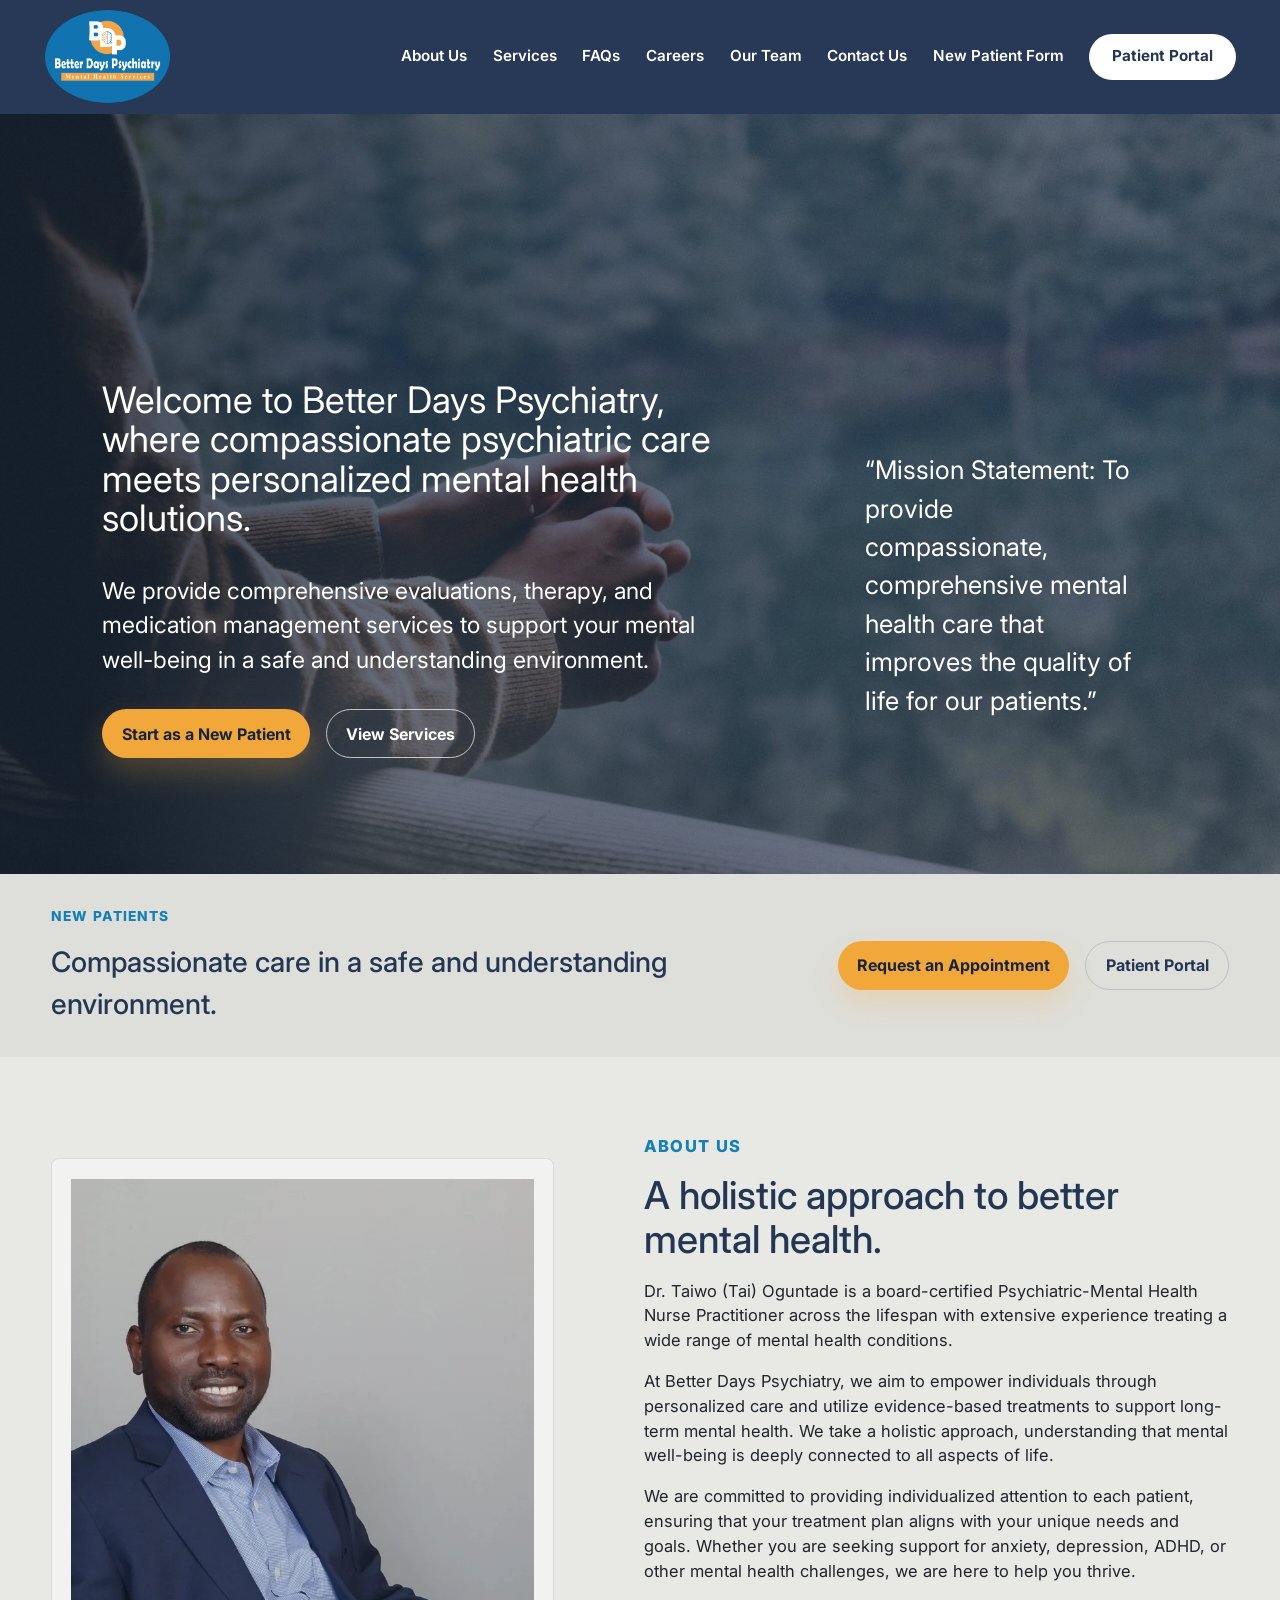
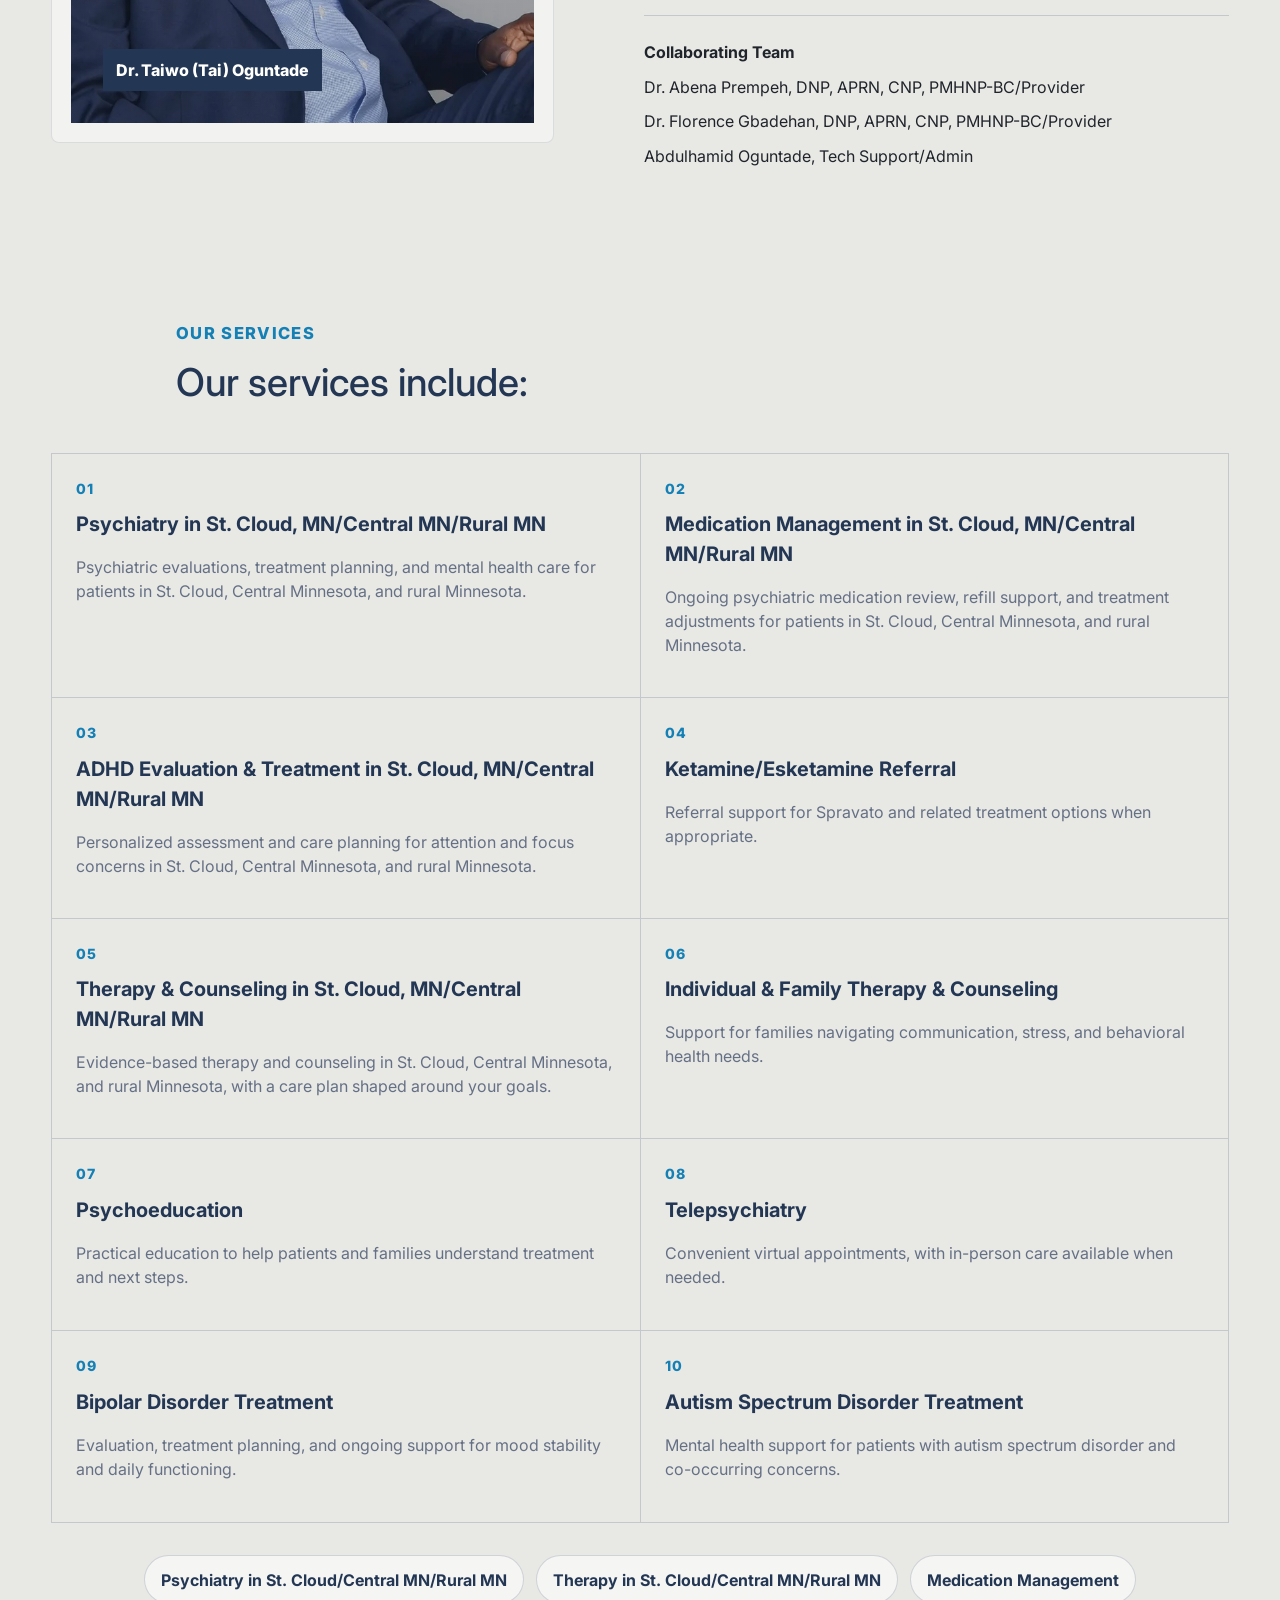
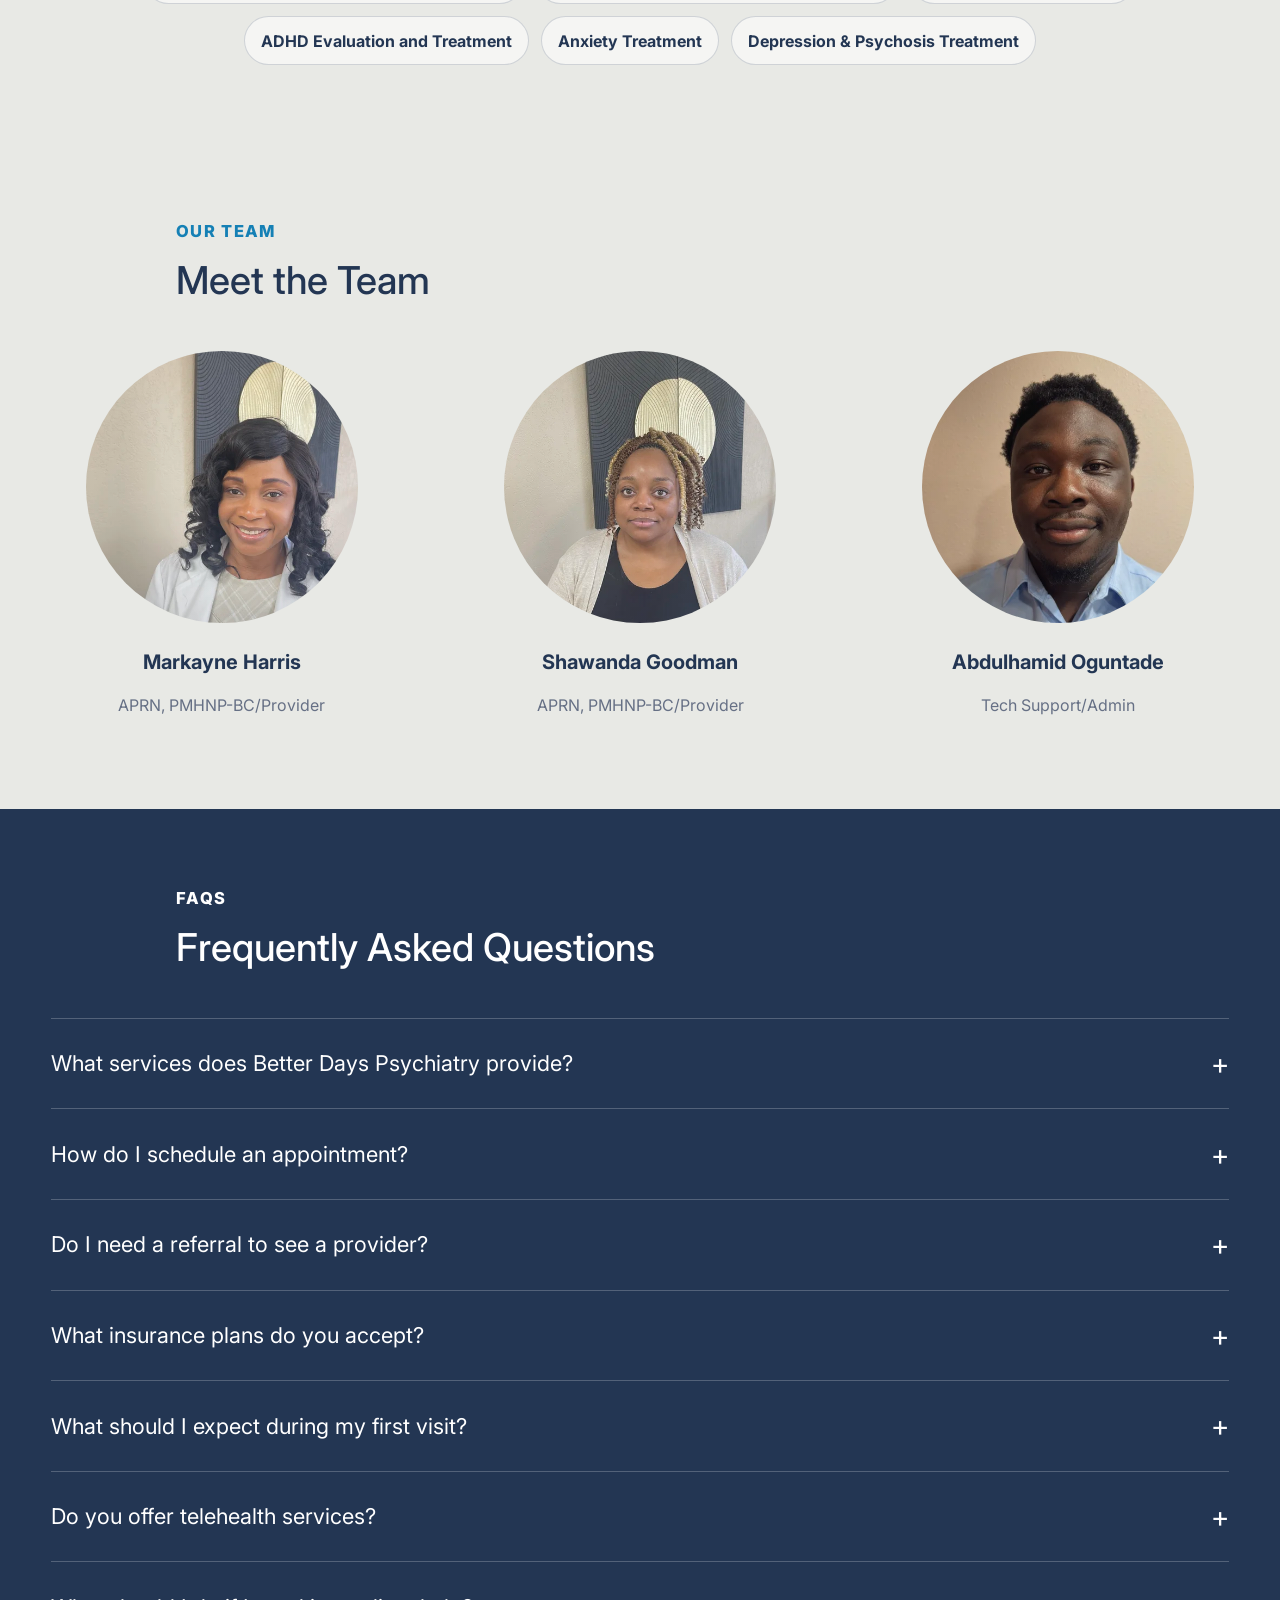
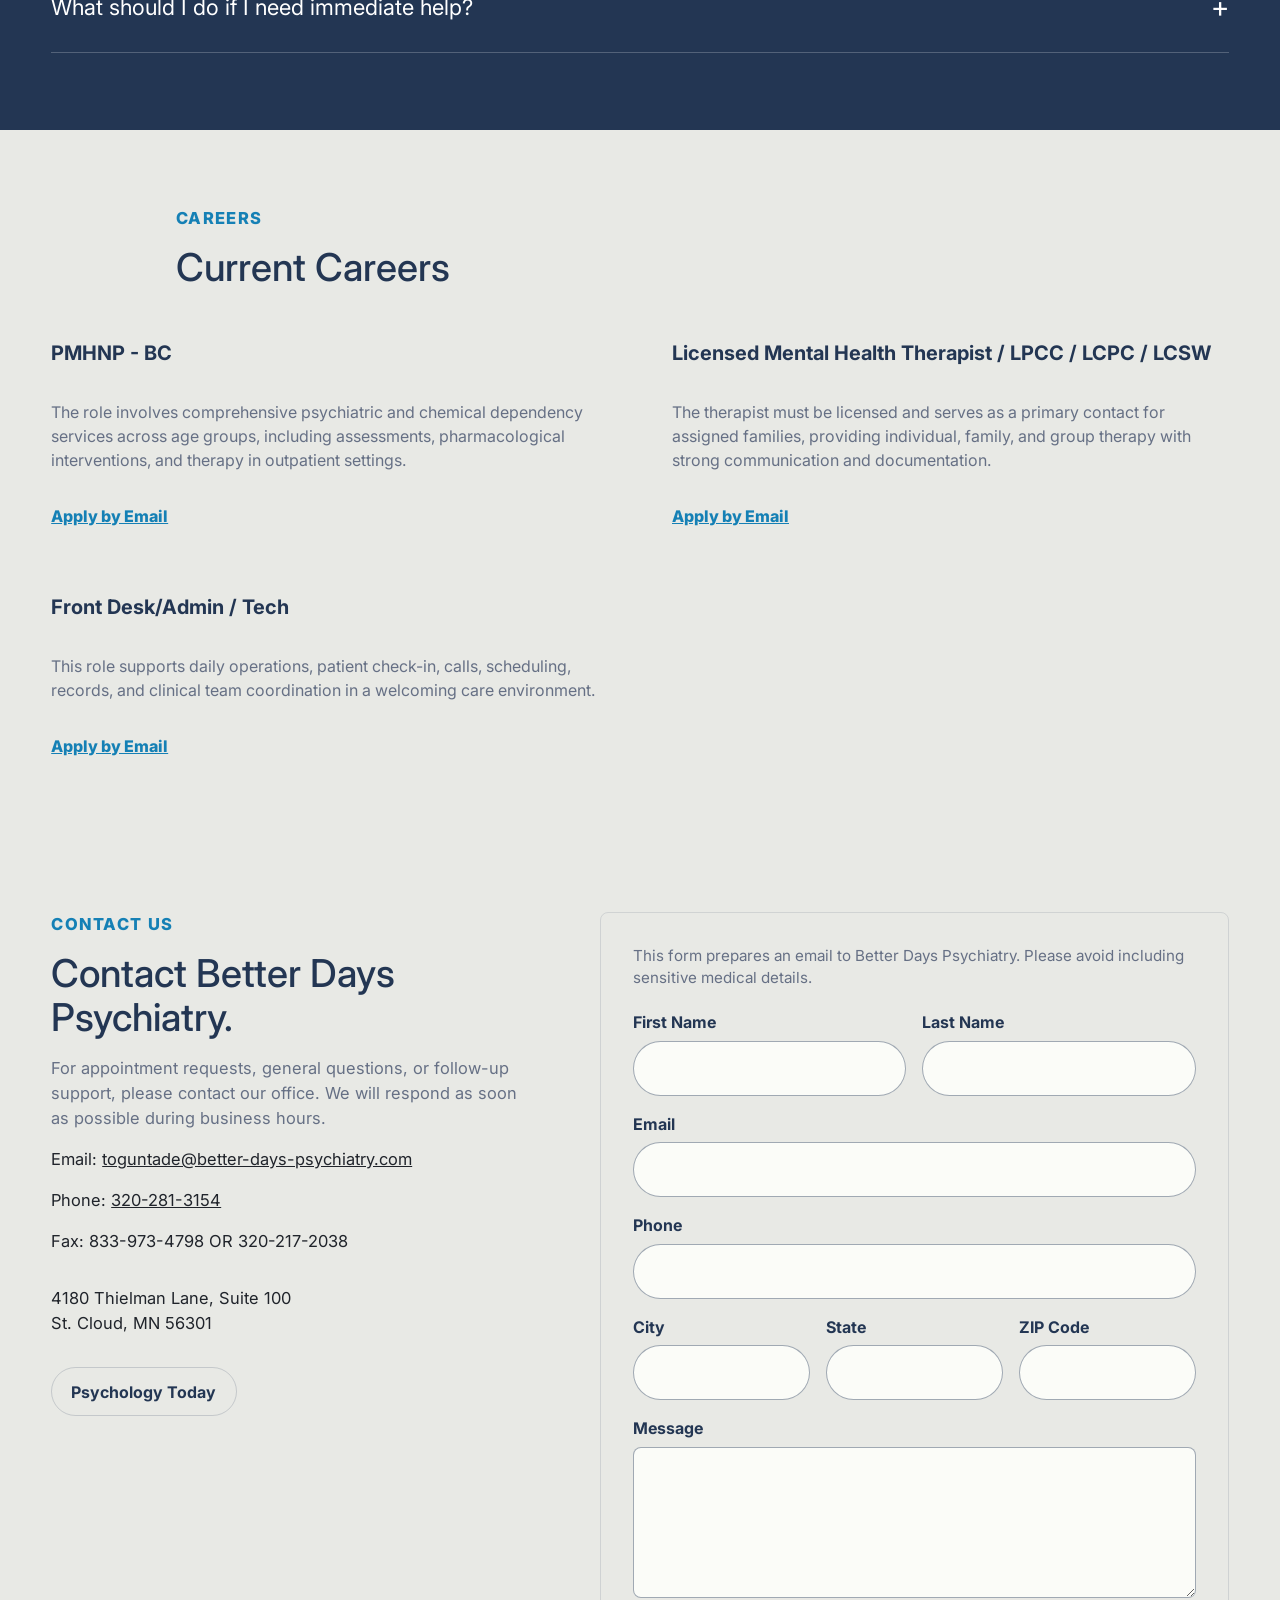
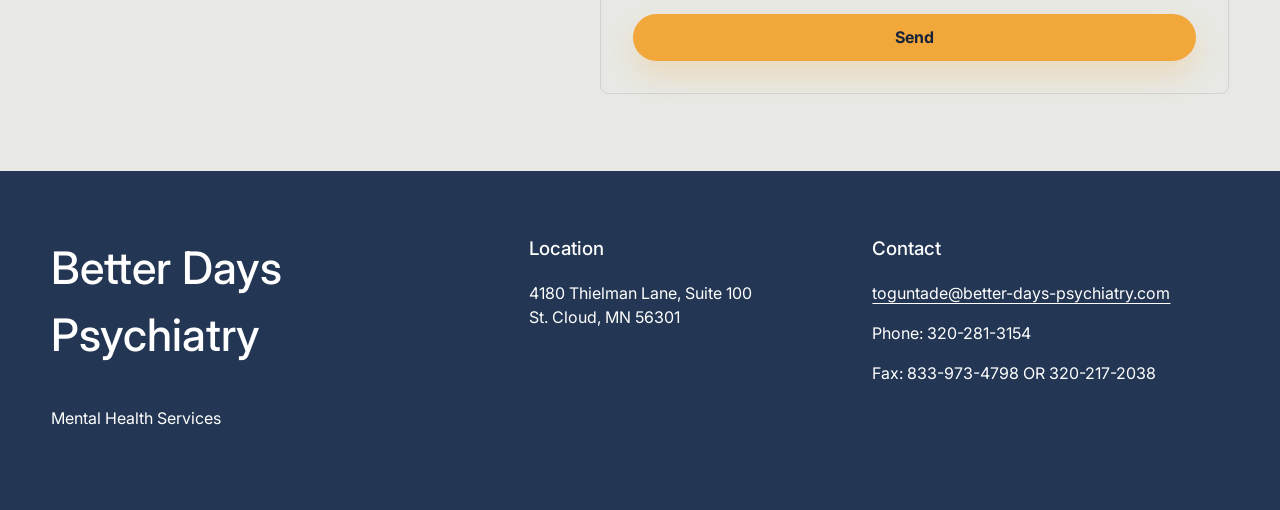
==== commit 71021390: "Add rural Minnesota service area wording" ====
--- a/index.html
+++ b/index.html
@@ -3,10 +3,10 @@
   <head>
     <meta charset="utf-8">
     <meta name="viewport" content="width=device-width, initial-scale=1">
-    <title>Better Days Psychiatry in St. Cloud, MN & Central MN | Psychiatry, Therapy & Medication Management</title>
+    <title>Better Days Psychiatry in St. Cloud, MN, Central MN & Rural MN | Psychiatry, Therapy & Medication Management</title>
     <meta
       name="description"
-      content="Better Days Psychiatry provides psychiatric care, therapy, counseling, ADHD treatment, anxiety treatment, depression treatment, and medication management in St. Cloud, MN and Central Minnesota."
+      content="Better Days Psychiatry provides psychiatric care, therapy, counseling, ADHD treatment, anxiety treatment, depression treatment, and medication management in St. Cloud, MN, Central Minnesota, and rural Minnesota."
     >
     <link rel="canonical" href="https://www.betterdayspsychiatrymhs.com/">
     <link rel="preconnect" href="https://fonts.googleapis.com">
@@ -30,7 +30,7 @@
           "postalCode": "56301",
           "addressCountry": "US"
         },
-        "areaServed": ["St. Cloud, MN", "Central Minnesota"],
+        "areaServed": ["St. Cloud, MN", "Central Minnesota", "Rural Minnesota"],
         "medicalSpecialty": ["Psychiatry", "Mental Health", "Psychotherapy"],
         "sameAs": [
           "https://www.psychologytoday.com/us/psychiatrists/better-days-psychiatry-saint-cloud-mn/1372999"
@@ -39,8 +39,8 @@
           "@type": "OfferCatalog",
           "name": "Mental health services",
           "itemListElement": [
-            { "@type": "Offer", "itemOffered": { "@type": "MedicalTherapy", "name": "Psychiatry in St. Cloud, MN and Central MN" } },
-            { "@type": "Offer", "itemOffered": { "@type": "MedicalTherapy", "name": "Therapy and counseling in St. Cloud, MN and Central MN" } },
+            { "@type": "Offer", "itemOffered": { "@type": "MedicalTherapy", "name": "Psychiatry in St. Cloud, MN, Central MN, and Rural MN" } },
+            { "@type": "Offer", "itemOffered": { "@type": "MedicalTherapy", "name": "Therapy and counseling in St. Cloud, MN, Central MN, and Rural MN" } },
             { "@type": "Offer", "itemOffered": { "@type": "MedicalTherapy", "name": "Medication management" } },
             { "@type": "Offer", "itemOffered": { "@type": "MedicalTherapy", "name": "ADHD evaluation and treatment" } },
             { "@type": "Offer", "itemOffered": { "@type": "MedicalTherapy", "name": "Anxiety treatment" } },
@@ -147,18 +147,18 @@
         <div class="service-grid">
           <a class="service-card service-link" href="psychiatry-st-cloud-mn.html">
             <span class="service-icon">01</span>
-            <h3>Psychiatry in St. Cloud, MN/Central MN</h3>
-            <p>Psychiatric evaluations, treatment planning, and mental health care for patients in St. Cloud and Central Minnesota.</p>
+            <h3>Psychiatry in St. Cloud, MN/Central MN/Rural MN</h3>
+            <p>Psychiatric evaluations, treatment planning, and mental health care for patients in St. Cloud, Central Minnesota, and rural Minnesota.</p>
           </a>
           <a class="service-card service-link" href="medication-management-st-cloud-mn.html">
             <span class="service-icon">02</span>
-            <h3>Medication Management in St. Cloud, MN/Central MN</h3>
-            <p>Ongoing psychiatric medication review, refill support, and treatment adjustments for patients in St. Cloud and Central Minnesota.</p>
+            <h3>Medication Management in St. Cloud, MN/Central MN/Rural MN</h3>
+            <p>Ongoing psychiatric medication review, refill support, and treatment adjustments for patients in St. Cloud, Central Minnesota, and rural Minnesota.</p>
           </a>
           <a class="service-card service-link" href="adhd-treatment-st-cloud-mn.html">
             <span class="service-icon">03</span>
-            <h3>ADHD Evaluation & Treatment in St. Cloud, MN/Central MN</h3>
-            <p>Personalized assessment and care planning for attention and focus concerns in St. Cloud and Central Minnesota.</p>
+            <h3>ADHD Evaluation & Treatment in St. Cloud, MN/Central MN/Rural MN</h3>
+            <p>Personalized assessment and care planning for attention and focus concerns in St. Cloud, Central Minnesota, and rural Minnesota.</p>
           </a>
           <article class="service-card">
             <span class="service-icon">04</span>
@@ -167,8 +167,8 @@
           </article>
           <a class="service-card service-link" href="therapy-st-cloud-mn.html">
             <span class="service-icon">05</span>
-            <h3>Therapy & Counseling in St. Cloud, MN/Central MN</h3>
-            <p>Evidence-based therapy and counseling in St. Cloud and Central Minnesota, with a care plan shaped around your goals.</p>
+            <h3>Therapy & Counseling in St. Cloud, MN/Central MN/Rural MN</h3>
+            <p>Evidence-based therapy and counseling in St. Cloud, Central Minnesota, and rural Minnesota, with a care plan shaped around your goals.</p>
           </a>
           <article class="service-card">
             <span class="service-icon">06</span>
@@ -197,8 +197,8 @@
           </article>
         </div>
         <div class="service-seo-links" aria-label="Explore mental health services">
-          <a href="psychiatry-st-cloud-mn.html">Psychiatry in St. Cloud/Central MN</a>
-          <a href="therapy-st-cloud-mn.html">Therapy in St. Cloud/Central MN</a>
+          <a href="psychiatry-st-cloud-mn.html">Psychiatry in St. Cloud/Central MN/Rural MN</a>
+          <a href="therapy-st-cloud-mn.html">Therapy in St. Cloud/Central MN/Rural MN</a>
           <a href="medication-management-st-cloud-mn.html">Medication Management</a>
           <a href="adhd-treatment-st-cloud-mn.html">ADHD Evaluation and Treatment</a>
           <a href="anxiety-treatment-st-cloud-mn.html">Anxiety Treatment</a>
@@ -250,7 +250,8 @@
           </details>
           <details>
             <summary>What insurance plans do you accept?</summary>
-            <p>BDP accepts many major insurance plans. Patients should confirm their specific coverage and benefits with their plan before establishing care.</p>
+            <p>BDP accepts a variety of insurance plans, including major payers. We are in-network with Aetna, BCBS, Health Partners, UCare, Hennepin Health, Medicaid, Medicare, PreferredOne, PrimeWest Health, Tricare West (VACCN)/TriWest Healthcare Alliance, Carelon, and UHC/Optum/UMR/Medical Resources. We are also in-network with secondary coverage to Medicare that follows Medicare guidelines, and out-of-network options may be available.</p>
+            <p><strong>Note:</strong> This is not a guarantee of coverage or payment. Patients are required to know their plan's specific coverage before establishing care.</p>
           </details>
           <details>
             <summary>What should I expect during my first visit?</summary>
